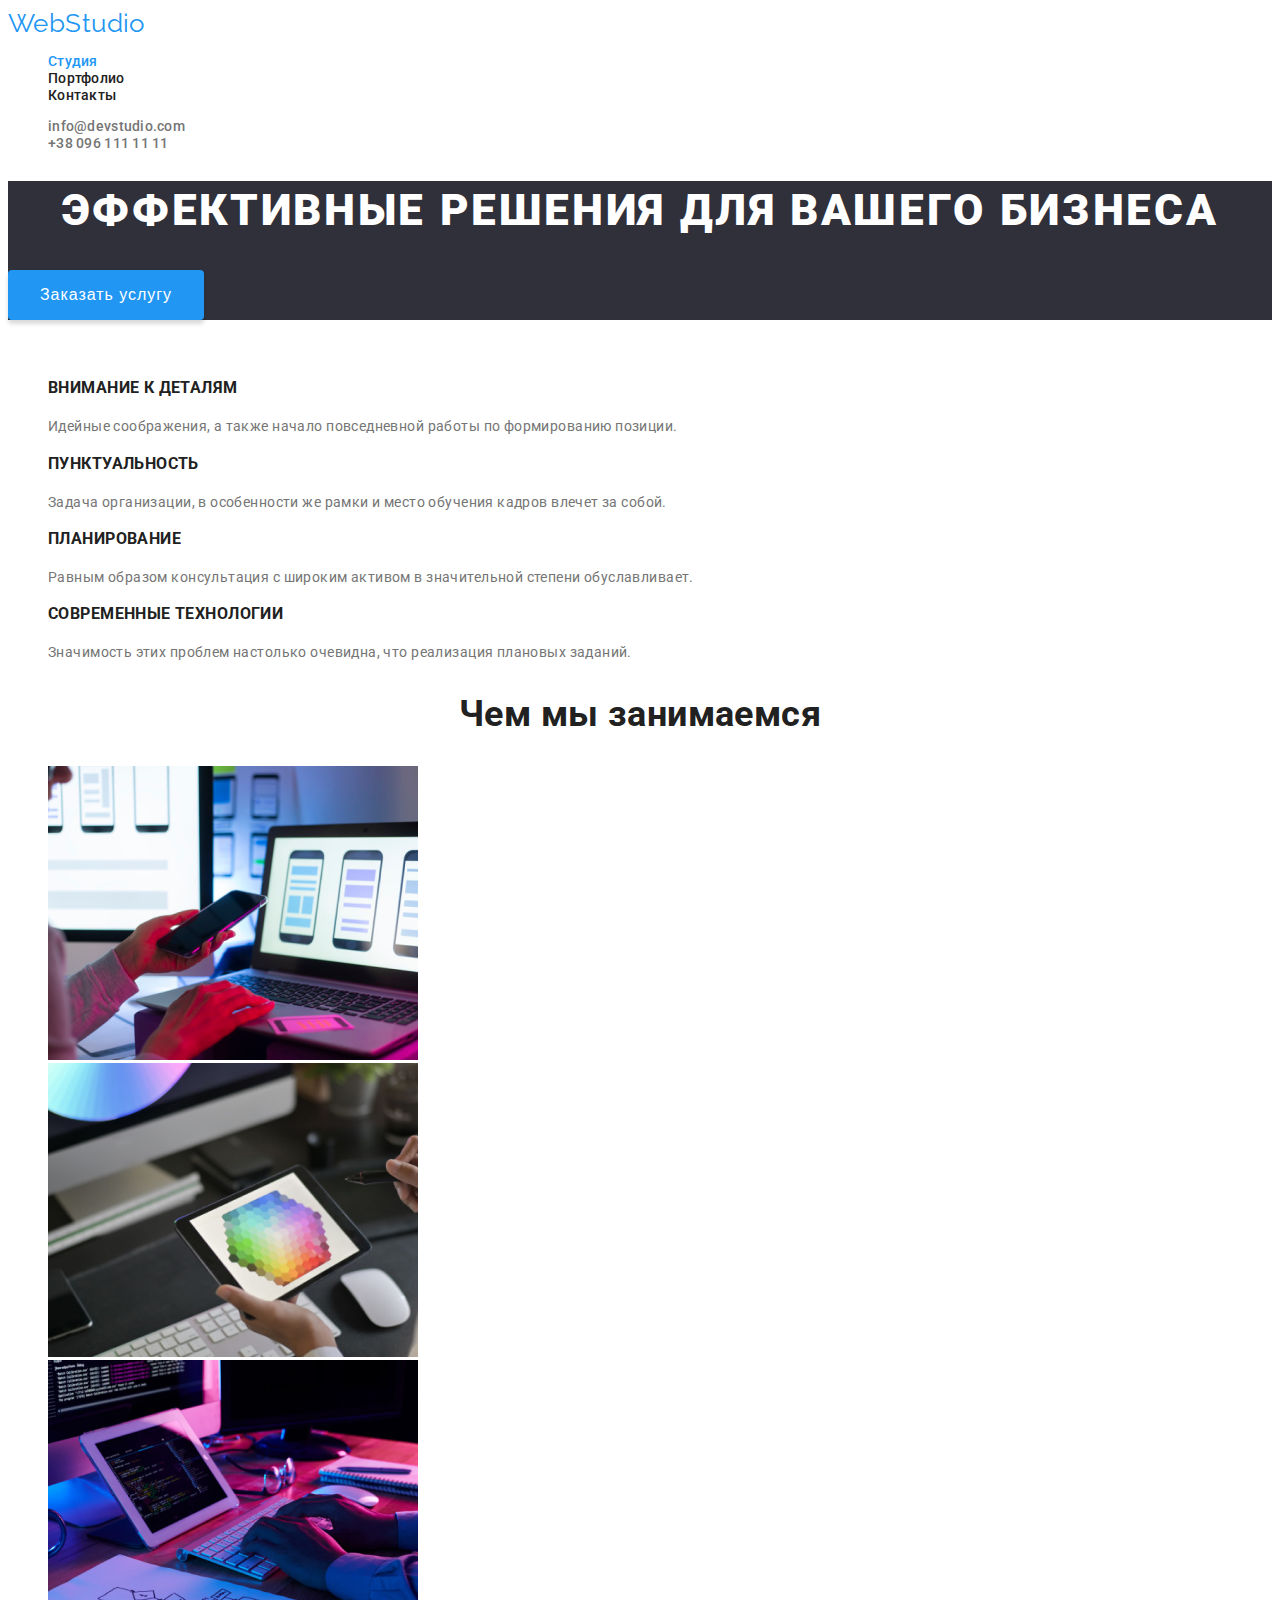
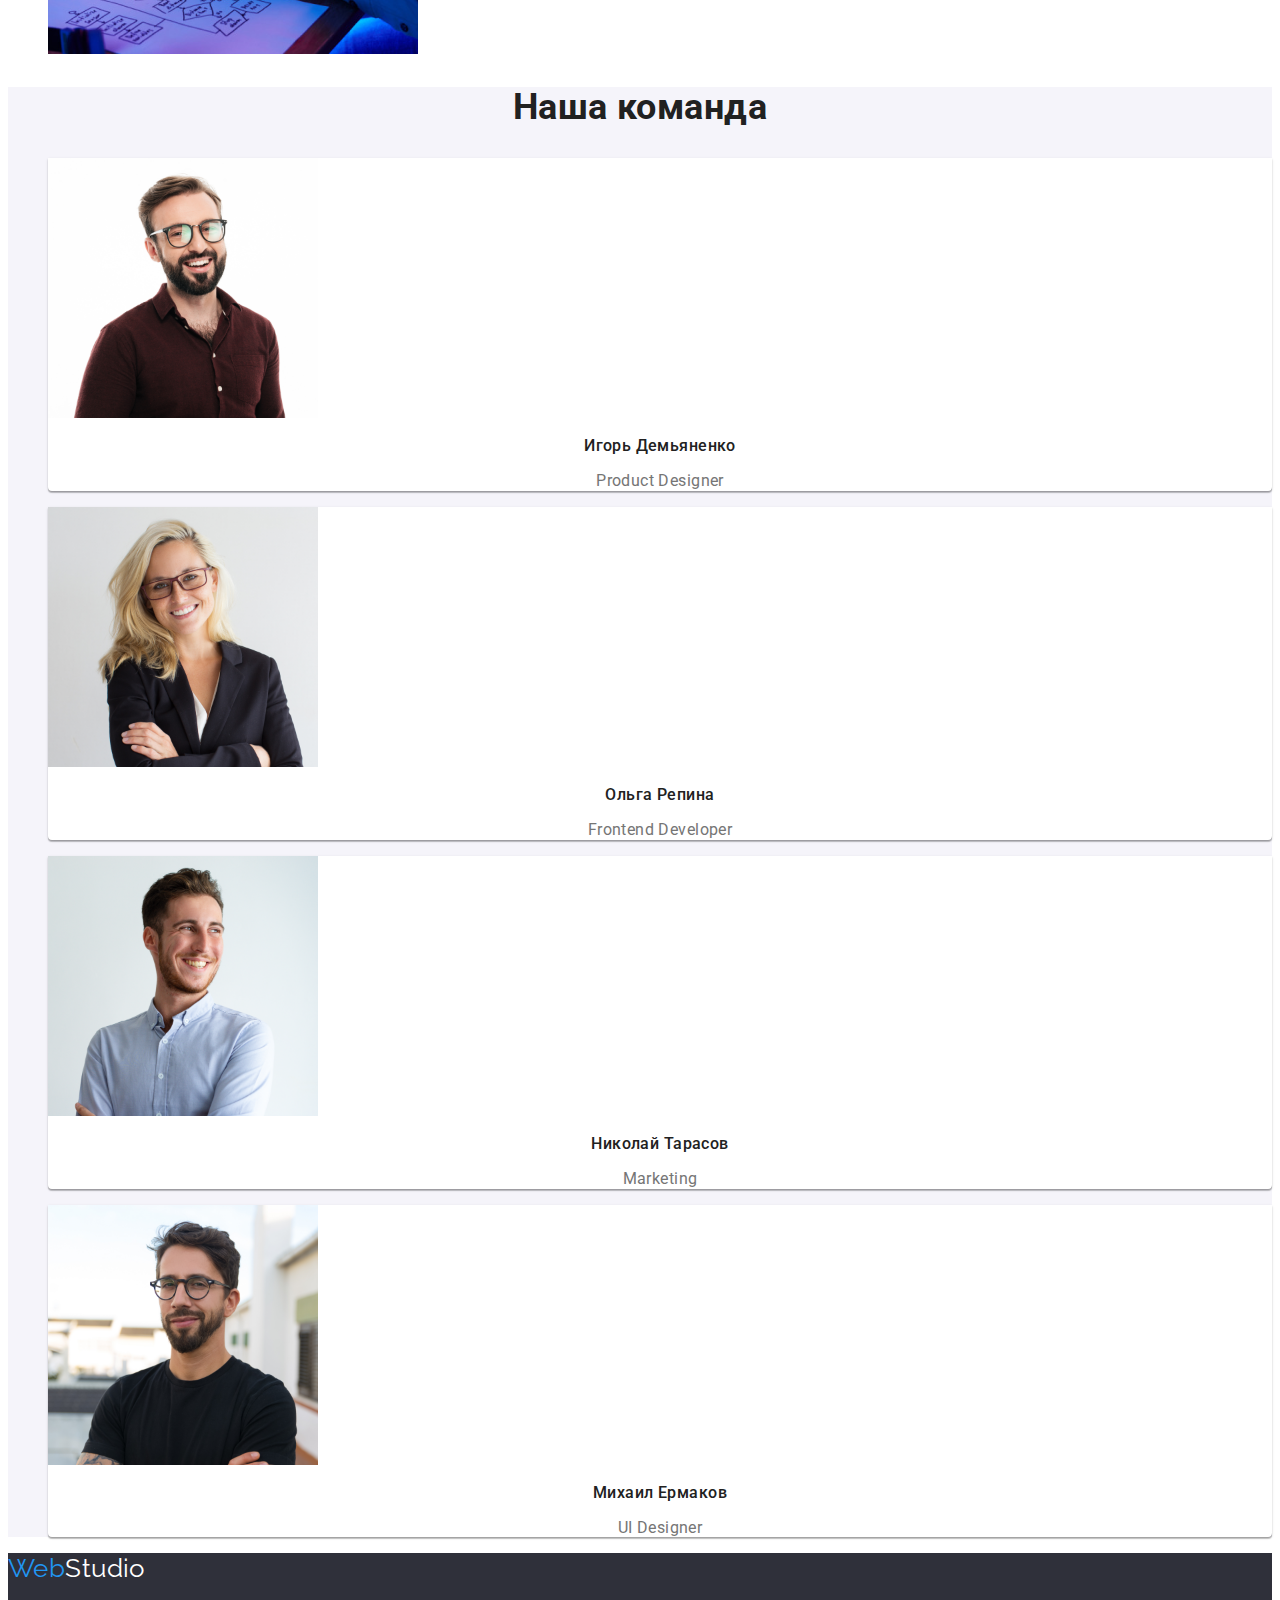
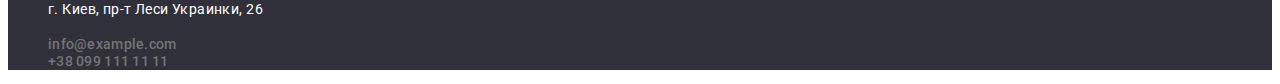
==== index.html @ bc3f12a1 "Add files via upload" ====
<!DOCTYPE html>
<html lang="ru">

<head>
  <meta charset="UTF-8" />
  <meta http-equiv="X-UA-Compatible" content="IE=edge" />
  <meta name="viewport" content="width=device-width, initial-scale=1.0" />
  <title>Студия</title>
  <link rel="stylesheet" href="./css/style.css">
  <link rel="preconnect" href="https://fonts.googleapis.com">
  <link rel="preconnect" href="https://fonts.gstatic.com" crossorigin>
  <link href="https://fonts.googleapis.com/css2?family=Raleway:wght@700&family=Roboto:wght@400;500;700;900&display=swap"
    rel="stylesheet">
</head>

<body>
  <!-- Шапка сайта -->
  <header>
    <nav>
      <a href="./index.html" class="logo">Web<span>Studio</span></a>

      <ul class="site-nav list">
        <li><a href="" class="link current">Студия</a></li>
        <li><a href="./portfolio.html" class="link">Портфолио</a></li>
        <li><a href="" class="link">Контакты</a></li>
      </ul>
    </nav>

    <ul class="site-info list">
      <li><a href="mailto:info@devstudio.com" class="info">info@devstudio.com</a></li>
      <li><a href="tel:+380961111111" class="info">+38 096 111 11 11</a></li>
    </ul>
  </header>

  <main>
    <!-- Герой сайта -->
    <section class="hero">
      <h1 class="hero-title">Эффективные решения для вашего бизнеса</h1>
      <button type="button" class="button-services"><span class="order">Заказать услугу</span></button>
    </section>

    <section class="section">
      <!-- Скрытый заголовок -->
      <h2 class="section-title">Описание преимуществ компании</h2>
      <!-- Преимущества -->
      <ul class="feature-list list">
        <li>
          <h3 class="title">Внимание к деталям</h3>
          <a href="" class="text-link">
            <p>Идейные соображения, а также начало повседневной работы по формированию позиции.</p>
          </a>
        </li>
        <li>
          <h3 class="title">Пунктуальность</h3>
          <a href="" class="text-link">
            <p>Задача организации, в особенности же рамки и место обучения кадров влечет за собой.
            </p>
          </a>
        </li>
        <li>
          <h3 class="title">Планирование</h3>
          <a href="" class="text-link">
            <p>Равным образом консультация с широким активом в значительной степени обуславливает.
            </p>
          </a>
        </li>
        <li>
          <h3 class="title">Современные технологии</h3>
          <a href="" class="text-link">
            <p>Значимость этих проблем настолько очевидна, что реализация плановых заданий.</p>
          </a>
        </li>
      </ul>
    </section>

    <section class="section">
      <!-- Примеры работ компании -->
      <h2 class="block-title">Чем мы занимаемся</h2>

      <ul class="image-block list">
        <li>
          <img src="./images/notebook.png" alt="notebook" width="370" />
        </li>
        <li>
          <img src="./images/tablet.png" alt="tablet" width="370" />
        </li>
        <li>
          <img src="./images/computer.png" alt="computer" width="370" />
        </li>
      </ul>
    </section>

    <section class="section-team">
      <!-- Команда -->
      <h2 class="block-title">Наша команда</h2>

      <ul class="list">
        <li class="block">
          <img src="./images/foto1.png" alt="Игорь Демьяненко" width="270" />
          <h3 class="title-name">Игорь Демьяненко</h3>
          <p class="section-text">Product Designer</p>
        </li>
        <li class="block">
          <img src="./images/foto2.png" alt="Ольга Репина" width="270" />
          <h3 class="title-name">Ольга Репина</h3>
          <p class="section-text">Frontend Developer</p>
        </li>
        <li class="block">
          <img src="./images/foto3.png" alt="Николай Тарасов" width="270" />
          <h3 class="title-name">Николай Тарасов</h3>
          <p class="section-text">Marketing</p>
        </li>
        <li class="block">
          <img src="./images/foto4.png" alt="Михаил Ермаков" width="270" />
          <h3 class="title-name">Михаил Ермаков</h3>
          <p class="section-text">UI Designer</p>
        </li class="block">
      </ul>
    </section>
  </main>

  <footer class="footer">
    <a href="./index.html" class="logo">Web<span class="footer-logo">Studio</span></a>
    <address class="address">
      <ul class="list">
        <li>
          <p class="footer-text">г. Киев, пр-т Леси Украинки, 26</p>
        </li>
        <li><a href="" class="info">info@example.com</a></li>
        <li><a href="" class="info">+38 099 111 11 11</a></li>
      </ul>
    </address>
  </footer>
</body>

</html>
---- css/style.css ----
/* Глобальные стили */
:root {
  --primary-text-color: #212121;
  --secondary-text-color: #757575;
  --white-color: #ffffff;
  --black-color: #000000;
  --accent-color: #2196f3;
  /* --footer-text-color: rgba(255, 255, 255, 0.6); */
  --hero-background-color: #2f303a;
  --team-background-color: #f5f4fa;
}

body {
  font-family: 'Roboto', sans-serif;
  letter-spacing: 0.03em;
  background-color: var(--white-color);
  color: var(--primary-text-color);
  font-size: 14px;
}

/* List */
.list {
  list-style: none;
}

/* Header  */
.logo {
  font-family: 'Raleway';
  font-size: 26px;
  line-height: 1.19;
  text-decoration: none;
  color: var(--accent-color);
}

/* site-nav */

.link {
  font-weight: 500;
  line-height: 1.14;
  letter-spacing: 0.02em;
  text-decoration: none;
  color: var(--primary-text-color);
}

.link:hover,
.link:focus {
  color: var(--accent-color);
}

/* Current  */
.button.current {
  background: var(--accent-color);
  color: var(--white-color);
}

.link.current {
  color: var(--accent-color);
}

/* site-info */

.info {
  font-weight: 500;
  line-height: 1.14;
  letter-spacing: 0.02em;
  text-decoration: none;
  color: var(--secondary-text-color);
}

.info:hover,
.info:focus {
  color: var(--accent-color);
}

/* HERO */

.hero {
  background: var(--hero-background-color);
}
.hero-title {
  font-weight: 900;
  font-size: 44px;
  line-height: 1.36;
  text-align: center;
  letter-spacing: 0.06em;
  text-transform: uppercase;
  color: var(--white-color);
}
.button-services {
  display: flex;
  align-items: center;
  justify-content: center;
  padding: 10px 32px;
  background: var(--accent-color);
  box-shadow: 0px 4px 4px rgba(0, 0, 0, 0.15);
  border-radius: 4px;
  cursor: pointer;
  border: none;
}
.order {
  font-size: 16px;
  line-height: 1.87;
  letter-spacing: 0.06em;
  color: var(--white-color);
}

/* NEW Section  */

.section {
  background: var(--white-color);
}
.section-title {
  visibility: hidden;
}
.title {
  line-height: 1.14;
  text-transform: uppercase;
}
.text-link {
  line-height: 24px;
  color: var(--secondary-text-color);
  text-decoration: none;
}

.text-link:hover,
.text-link:focus {
  color: var(--accent-color);
}

/* IMAGE block  */

.section {
}
.block-title {
  font-size: 36px;
  line-height: 1.16;
  text-align: center;
}
.image-block {
}

/* Section Team  */

.section-team {
  background: var(--team-background-color);
}

.block-title {
  font-size: 36px;
  line-height: 1.16;
  text-align: center;
}

.block {
  background: var(--white-color);
  box-shadow: 0px 1px 3px rgba(0, 0, 0, 0.12), 0px 1px 1px rgba(0, 0, 0, 0.14),
    0px 2px 1px rgba(0, 0, 0, 0.2);
  border-radius: 0px 0px 4px 4px;
}

.title-name {
  font-weight: 500;
  font-size: 16px;
  line-height: 1.18;
  text-align: center;
}

.section-text {
  font-size: 16px;
  line-height: 1.18;
  text-align: center;
  color: var(--secondary-text-color);
}

/* Footer  */
.footer {
  background: var(--hero-background-color);
}

.footer-text {
  line-height: 1.71;
  color: var(--white-color);
}

.footer-logo {
  color: var(--white-color);
}

/* Section Button  */

.button {
  font-weight: 500;
  font-size: 16px;
  line-height: 1.62;
  text-align: center;
  padding: 6px 22px;
  box-shadow: 0px 3px 1px rgba(0, 0, 0, 0.1), 0px 1px 2px rgba(0, 0, 0, 0.08),
    0px 2px 2px rgba(0, 0, 0, 0.12);
  border-radius: 4px;
  background: var(--team-background-color);
  border: none;
  cursor: pointer;
  font-family: inherit;
}

.button:hover,
.button:focus {
  background: var(--accent-color);
  color: var(--white-color);
}

/* Page block  */

.address {
  font-style: normal;
}

.page-block {
  background: var(--white-color);
  border: 1px solid #eeeeee;
  text-decoration: none;
}
.page-title {
  font-size: 18px;
  line-height: 2;
  letter-spacing: 0.06em;
  color: var(--primary-text-color);
}
.page-text {
  font-size: 16px;
  line-height: 1.87;
  color: var(--secondary-text-color);
}
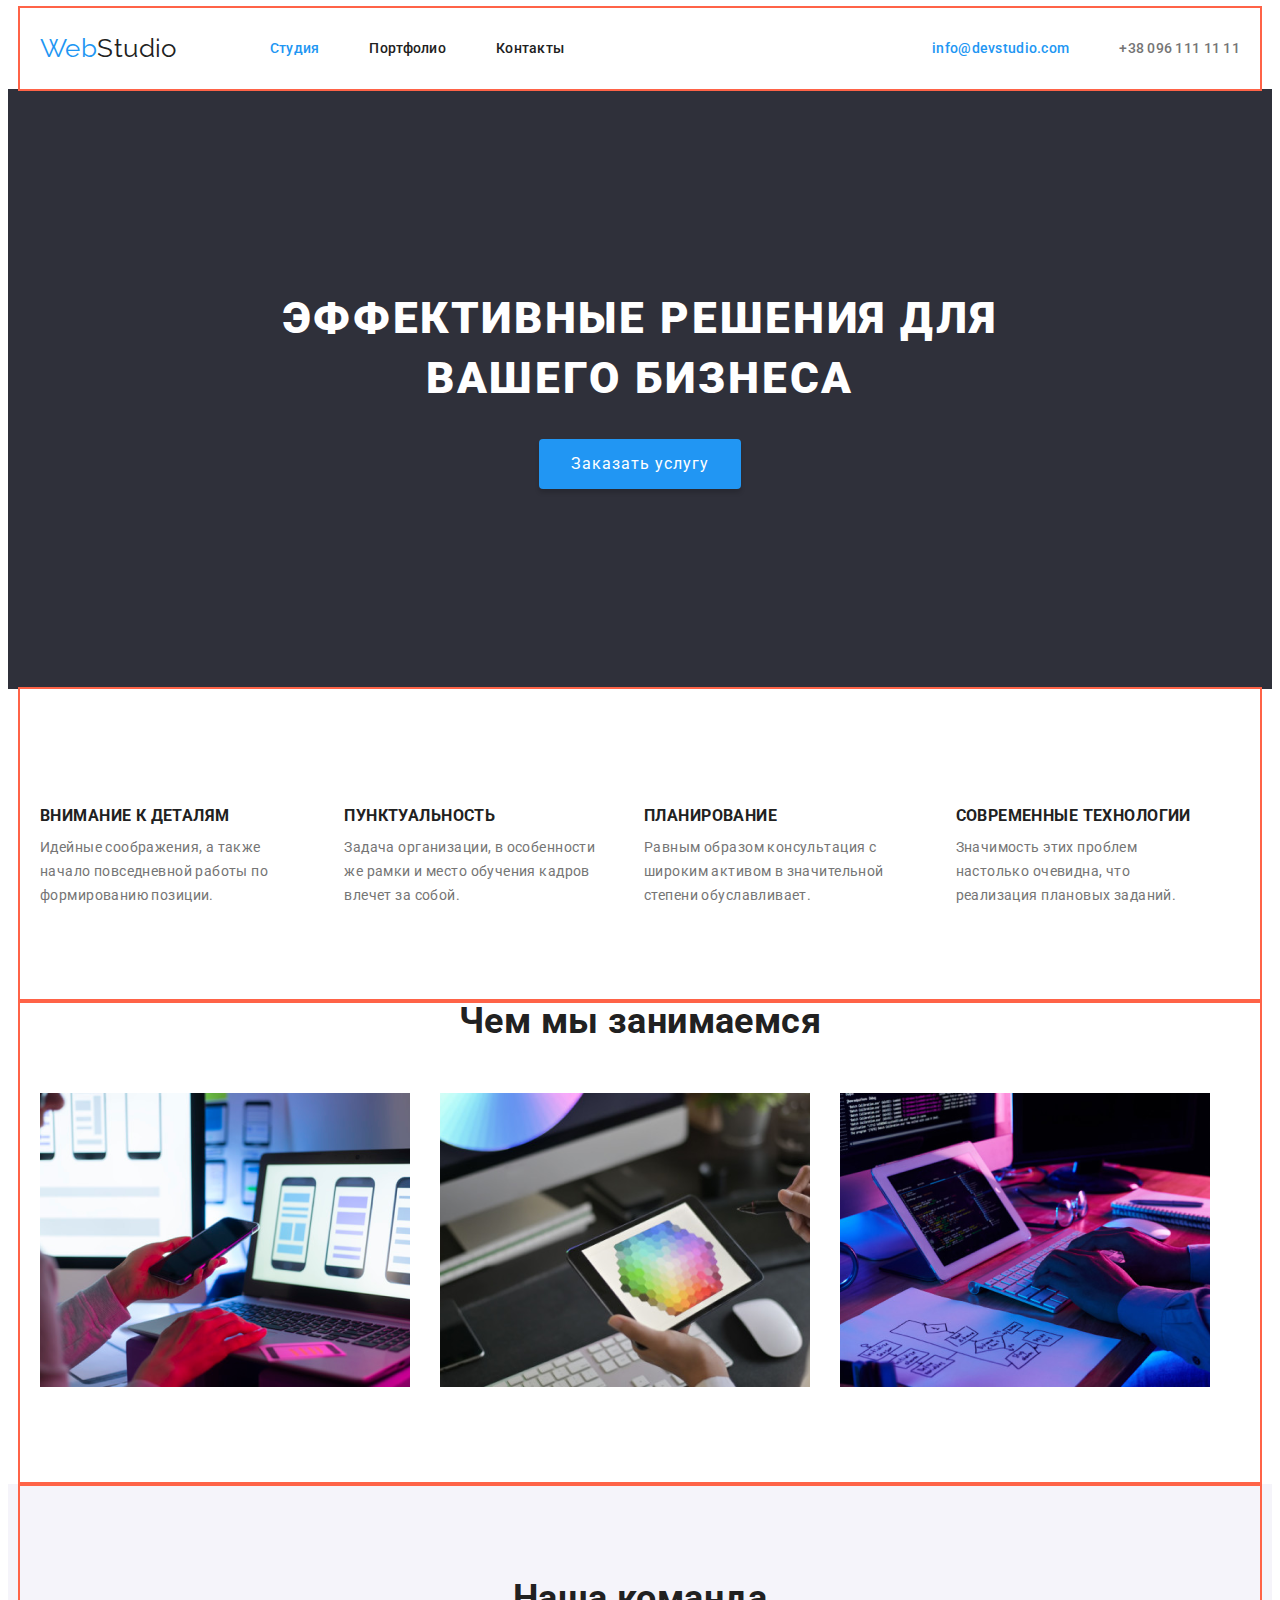
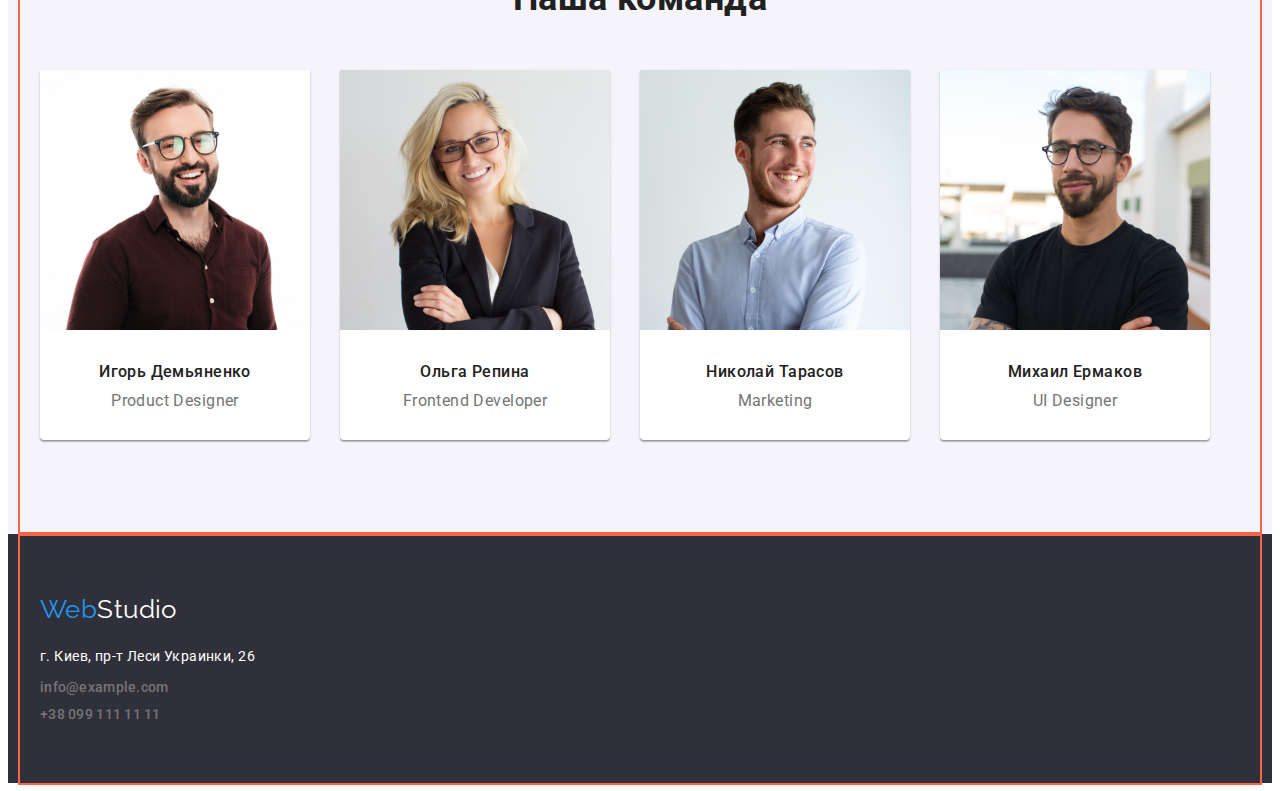
==== commit 5f8c0b7d: "Сделал первую страницу" ====
--- a/index.html
+++ b/index.html
@@ -16,120 +16,131 @@
 <body>
   <!-- Шапка сайта -->
   <header>
-    <nav>
-      <a href="./index.html" class="logo">Web<span>Studio</span></a>
+    <div class="header-section container">
+      <nav class="main-nav">
+        <a href="./index.html" class="logo">Web<span class="header-logo">Studio</span></a>
 
-      <ul class="site-nav list">
-        <li><a href="" class="link current">Студия</a></li>
-        <li><a href="./portfolio.html" class="link">Портфолио</a></li>
-        <li><a href="" class="link">Контакты</a></li>
+        <ul class="site-nav list">
+          <li class="item"><a href="" class="link current">Студия</a></li>
+          <li class="item"><a href="./portfolio.html" class="link">Портфолио</a></li>
+          <li class="item"><a href="" class="link">Контакты</a></li>
+        </ul>
+      </nav>
+
+      <ul class="site-info list">
+        <li class="header-mail"><a href="mailto:info@devstudio.com" class="info mail">info@devstudio.com</a></li>
+        <li class="header-tel"><a href="tel:+380961111111" class="info tel">+38 096 111 11 11</a></li>
       </ul>
-    </nav>
-
-    <ul class="site-info list">
-      <li><a href="mailto:info@devstudio.com" class="info">info@devstudio.com</a></li>
-      <li><a href="tel:+380961111111" class="info">+38 096 111 11 11</a></li>
-    </ul>
+    </div>
   </header>
 
   <main>
     <!-- Герой сайта -->
     <section class="hero">
-      <h1 class="hero-title">Эффективные решения для вашего бизнеса</h1>
+      <h1 class="hero-title">Эффективные решения для <br> вашего бизнеса</h1>
       <button type="button" class="button-services"><span class="order">Заказать услугу</span></button>
     </section>
 
     <section class="section">
-      <!-- Скрытый заголовок -->
-      <h2 class="section-title">Описание преимуществ компании</h2>
-      <!-- Преимущества -->
-      <ul class="feature-list list">
-        <li>
-          <h3 class="title">Внимание к деталям</h3>
-          <a href="" class="text-link">
-            <p>Идейные соображения, а также начало повседневной работы по формированию позиции.</p>
-          </a>
-        </li>
-        <li>
-          <h3 class="title">Пунктуальность</h3>
-          <a href="" class="text-link">
-            <p>Задача организации, в особенности же рамки и место обучения кадров влечет за собой.
-            </p>
-          </a>
-        </li>
-        <li>
-          <h3 class="title">Планирование</h3>
-          <a href="" class="text-link">
-            <p>Равным образом консультация с широким активом в значительной степени обуславливает.
-            </p>
-          </a>
-        </li>
-        <li>
-          <h3 class="title">Современные технологии</h3>
-          <a href="" class="text-link">
-            <p>Значимость этих проблем настолько очевидна, что реализация плановых заданий.</p>
-          </a>
-        </li>
-      </ul>
+      <div class="container">
+        <!-- Скрытый заголовок -->
+        <h2 class="section-title">Описание преимуществ компании</h2>
+        <!-- Преимущества -->
+        <ul class="feature-list list">
+          <li class="feature-list__items">
+            <h3 class="title">Внимание к деталям</h3>
+            <a href="" class="text-link">
+              <p>Идейные соображения, а также начало повседневной работы по формированию позиции.</p>
+            </a>
+          </li>
+          <li class="feature-list__items">
+            <h3 class="title">Пунктуальность</h3>
+            <a href="" class="text-link">
+              <p>Задача организации, в особенности же рамки и место обучения кадров влечет за собой.
+              </p>
+            </a>
+          </li>
+          <li class="feature-list__items">
+            <h3 class="title">Планирование</h3>
+            <a href="" class="text-link">
+              <p>Равным образом консультация с широким активом в значительной степени обуславливает.
+              </p>
+            </a>
+          </li>
+          <li class="feature-list__items">
+            <h3 class="title">Современные технологии</h3>
+            <a href="" class="text-link">
+              <p>Значимость этих проблем настолько очевидна, что реализация плановых заданий.</p>
+            </a>
+          </li>
+        </ul>
+      </div>
     </section>
 
     <section class="section">
-      <!-- Примеры работ компании -->
-      <h2 class="block-title">Чем мы занимаемся</h2>
+      <div class="container">
+        <!-- Примеры работ компании -->
+        <h2 class="block-title">Чем мы занимаемся</h2>
 
-      <ul class="image-block list">
-        <li>
-          <img src="./images/notebook.png" alt="notebook" width="370" />
-        </li>
-        <li>
-          <img src="./images/tablet.png" alt="tablet" width="370" />
-        </li>
-        <li>
-          <img src="./images/computer.png" alt="computer" width="370" />
-        </li>
-      </ul>
+        <ul class="image-block list">
+          <li class="image-items">
+            <img src="./images/notebook.png" alt="notebook" width="370" />
+          </li>
+          <li class="image-items">
+            <img src="./images/tablet.png" alt="tablet" width="370" />
+          </li>
+          <li class="image-items">
+            <img src="./images/computer.png" alt="computer" width="370" />
+          </li>
+        </ul>
+      </div>
     </section>
 
     <section class="section-team">
-      <!-- Команда -->
-      <h2 class="block-title">Наша команда</h2>
+      <div class="container">
+        <!-- Команда -->
+        <h2 class="block-title team">Наша команда</h2>
 
-      <ul class="list">
-        <li class="block">
-          <img src="./images/foto1.png" alt="Игорь Демьяненко" width="270" />
-          <h3 class="title-name">Игорь Демьяненко</h3>
-          <p class="section-text">Product Designer</p>
-        </li>
-        <li class="block">
-          <img src="./images/foto2.png" alt="Ольга Репина" width="270" />
-          <h3 class="title-name">Ольга Репина</h3>
-          <p class="section-text">Frontend Developer</p>
-        </li>
-        <li class="block">
-          <img src="./images/foto3.png" alt="Николай Тарасов" width="270" />
-          <h3 class="title-name">Николай Тарасов</h3>
-          <p class="section-text">Marketing</p>
-        </li>
-        <li class="block">
-          <img src="./images/foto4.png" alt="Михаил Ермаков" width="270" />
-          <h3 class="title-name">Михаил Ермаков</h3>
-          <p class="section-text">UI Designer</p>
-        </li class="block">
-      </ul>
+        <ul class="block-team list">
+          <li class="block">
+            <img src="./images/foto1.png" alt="Игорь Демьяненко" width="270" />
+            <h3 class="title-name">Игорь Демьяненко</h3>
+            <p class="section-text">Product Designer</p>
+          </li>
+          <li class="block">
+            <img src="./images/foto2.png" alt="Ольга Репина" width="270" />
+            <h3 class="title-name">Ольга Репина</h3>
+            <p class="section-text">Frontend Developer</p>
+          </li>
+          <li class="block">
+            <img src="./images/foto3.png" alt="Николай Тарасов" width="270" />
+            <h3 class="title-name">Николай Тарасов</h3>
+            <p class="section-text">Marketing</p>
+          </li>
+          <li class="block">
+            <img src="./images/foto4.png" alt="Михаил Ермаков" width="270" />
+            <h3 class="title-name">Михаил Ермаков</h3>
+            <p class="section-text">UI Designer</p>
+          </li class="block">
+        </ul>
+      </div>
     </section>
   </main>
 
   <footer class="footer">
-    <a href="./index.html" class="logo">Web<span class="footer-logo">Studio</span></a>
-    <address class="address">
-      <ul class="list">
-        <li>
-          <p class="footer-text">г. Киев, пр-т Леси Украинки, 26</p>
-        </li>
-        <li><a href="" class="info">info@example.com</a></li>
-        <li><a href="" class="info">+38 099 111 11 11</a></li>
-      </ul>
-    </address>
+    <div class="container">
+      <div class="footer-block__logo"><a href="./index.html" class="logo">Web<span class="footer-logo">Studio</span></a>
+      </div>
+      <address class="address">
+        <ul class="list">
+          <li class="footer-items">
+            <p class="footer-text">г. Киев, пр-т Леси Украинки, 26</p>
+          </li>
+          <li class="footer-items"><a href="" class="info">info@example.com</a></li>
+          <li><a href="" class="info">+38 099 111 11 11</a></li>
+        </ul>
+      </address>
+    </div>
   </footer>
 </body>
 
--- a/css/style.css
+++ b/css/style.css
@@ -5,9 +5,19 @@
   --white-color: #ffffff;
   --black-color: #000000;
   --accent-color: #2196f3;
-  /* --footer-text-color: rgba(255, 255, 255, 0.6); */
   --hero-background-color: #2f303a;
   --team-background-color: #f5f4fa;
+}
+h1,
+h2,
+h3,
+h4,
+h5,
+h6,
+p,
+ul {
+  margin: 0;
+  padding: 0;
 }
 
 body {
@@ -18,12 +28,22 @@
   font-size: 14px;
 }
 
+/* КОНТЕЙНЕР  */
+.container {
+  margin-left: auto;
+  margin-right: auto;
+  width: 1200px;
+  padding-left: 20px;
+  padding-right: 20px;
+  outline: 2px solid tomato;
+}
+
 /* List */
 .list {
   list-style: none;
 }
 
-/* Header  */
+/* LOGO */
 .logo {
   font-family: 'Raleway';
   font-size: 26px;
@@ -32,7 +52,34 @@
   color: var(--accent-color);
 }
 
+.header-logo {
+  color: var(--primary-text-color);
+}
+
+.footer-logo {
+  color: var(--white-color);
+}
+
 /* site-nav */
+
+.header-section {
+  display: flex;
+  align-items: center;
+  justify-content: space-between;
+  padding-top: 25px;
+  padding-bottom: 25px;
+}
+.main-nav {
+  display: flex;
+  align-items: center;
+}
+.site-nav {
+  display: flex;
+}
+
+.site-nav .item + .item {
+  margin-left: 50px;
+}
 
 .link {
   font-weight: 500;
@@ -54,11 +101,14 @@
 }
 
 .link.current {
+  margin-left: 93px;
   color: var(--accent-color);
 }
 
 /* site-info */
-
+.site-info {
+  display: flex;
+}
 .info {
   font-weight: 500;
   line-height: 1.14;
@@ -67,15 +117,30 @@
   color: var(--secondary-text-color);
 }
 
+.mail {
+  color: var(--accent-color);
+}
+
+.tel {
+}
+
 .info:hover,
 .info:focus {
   color: var(--accent-color);
 }
 
+.header-mail {
+  margin-right: 50px;
+}
+.header-tel {
+}
+
 /* HERO */
 
 .hero {
+  text-align: center;
   background: var(--hero-background-color);
+  padding: 200px 0px 200px 0px;
 }
 .hero-title {
   font-weight: 900;
@@ -85,11 +150,9 @@
   letter-spacing: 0.06em;
   text-transform: uppercase;
   color: var(--white-color);
+  margin-bottom: 30px;
 }
 .button-services {
-  display: flex;
-  align-items: center;
-  justify-content: center;
   padding: 10px 32px;
   background: var(--accent-color);
   box-shadow: 0px 4px 4px rgba(0, 0, 0, 0.15);
@@ -98,6 +161,7 @@
   border: none;
 }
 .order {
+  font-family: 'Roboto';
   font-size: 16px;
   line-height: 1.87;
   letter-spacing: 0.06em;
@@ -109,12 +173,24 @@
 .section {
   background: var(--white-color);
 }
+
 .section-title {
   visibility: hidden;
 }
+
+.feature-list {
+  display: flex;
+  padding: 94px 0px 94px 0px;
+}
+
+.feature-list__items {
+  margin-right: 30px;
+}
+
 .title {
   line-height: 1.14;
   text-transform: uppercase;
+  margin-bottom: 10px;
 }
 .text-link {
   line-height: 24px;
@@ -131,24 +207,31 @@
 
 .section {
 }
+
+.image-block {
+  display: flex;
+  padding-bottom: 94px;
+}
+
+.image-items {
+  margin-right: 30px;
+}
+
+/* Section Team  */
+
+.section-team {
+  background: var(--team-background-color);
+}
+
 .block-title {
   font-size: 36px;
   line-height: 1.16;
   text-align: center;
-}
-.image-block {
-}
-
-/* Section Team  */
-
-.section-team {
-  background: var(--team-background-color);
-}
-
-.block-title {
-  font-size: 36px;
-  line-height: 1.16;
-  text-align: center;
+  margin-bottom: 50px;
+}
+
+.team {
+  padding-top: 94px;
 }
 
 .block {
@@ -156,6 +239,24 @@
   box-shadow: 0px 1px 3px rgba(0, 0, 0, 0.12), 0px 1px 1px rgba(0, 0, 0, 0.14),
     0px 2px 1px rgba(0, 0, 0, 0.2);
   border-radius: 0px 0px 4px 4px;
+  margin-right: 30px;
+  margin-bottom: 94px;
+}
+
+.block img {
+  padding-bottom: 30px;
+}
+
+.block h3 {
+  padding-bottom: 10px;
+}
+
+.block p {
+  padding-bottom: 30px;
+}
+
+.block-team {
+  display: flex;
 }
 
 .title-name {
@@ -179,10 +280,6 @@
 
 .footer-text {
   line-height: 1.71;
-  color: var(--white-color);
-}
-
-.footer-logo {
   color: var(--white-color);
 }
 
@@ -210,9 +307,16 @@
 }
 
 /* Page block  */
-
+.footer-block__logo {
+  padding: 60px 0px 20px 0px;
+}
+
+.footer-items {
+  padding-bottom: 10px;
+}
 .address {
   font-style: normal;
+  padding-bottom: 60px;
 }
 
 .page-block {
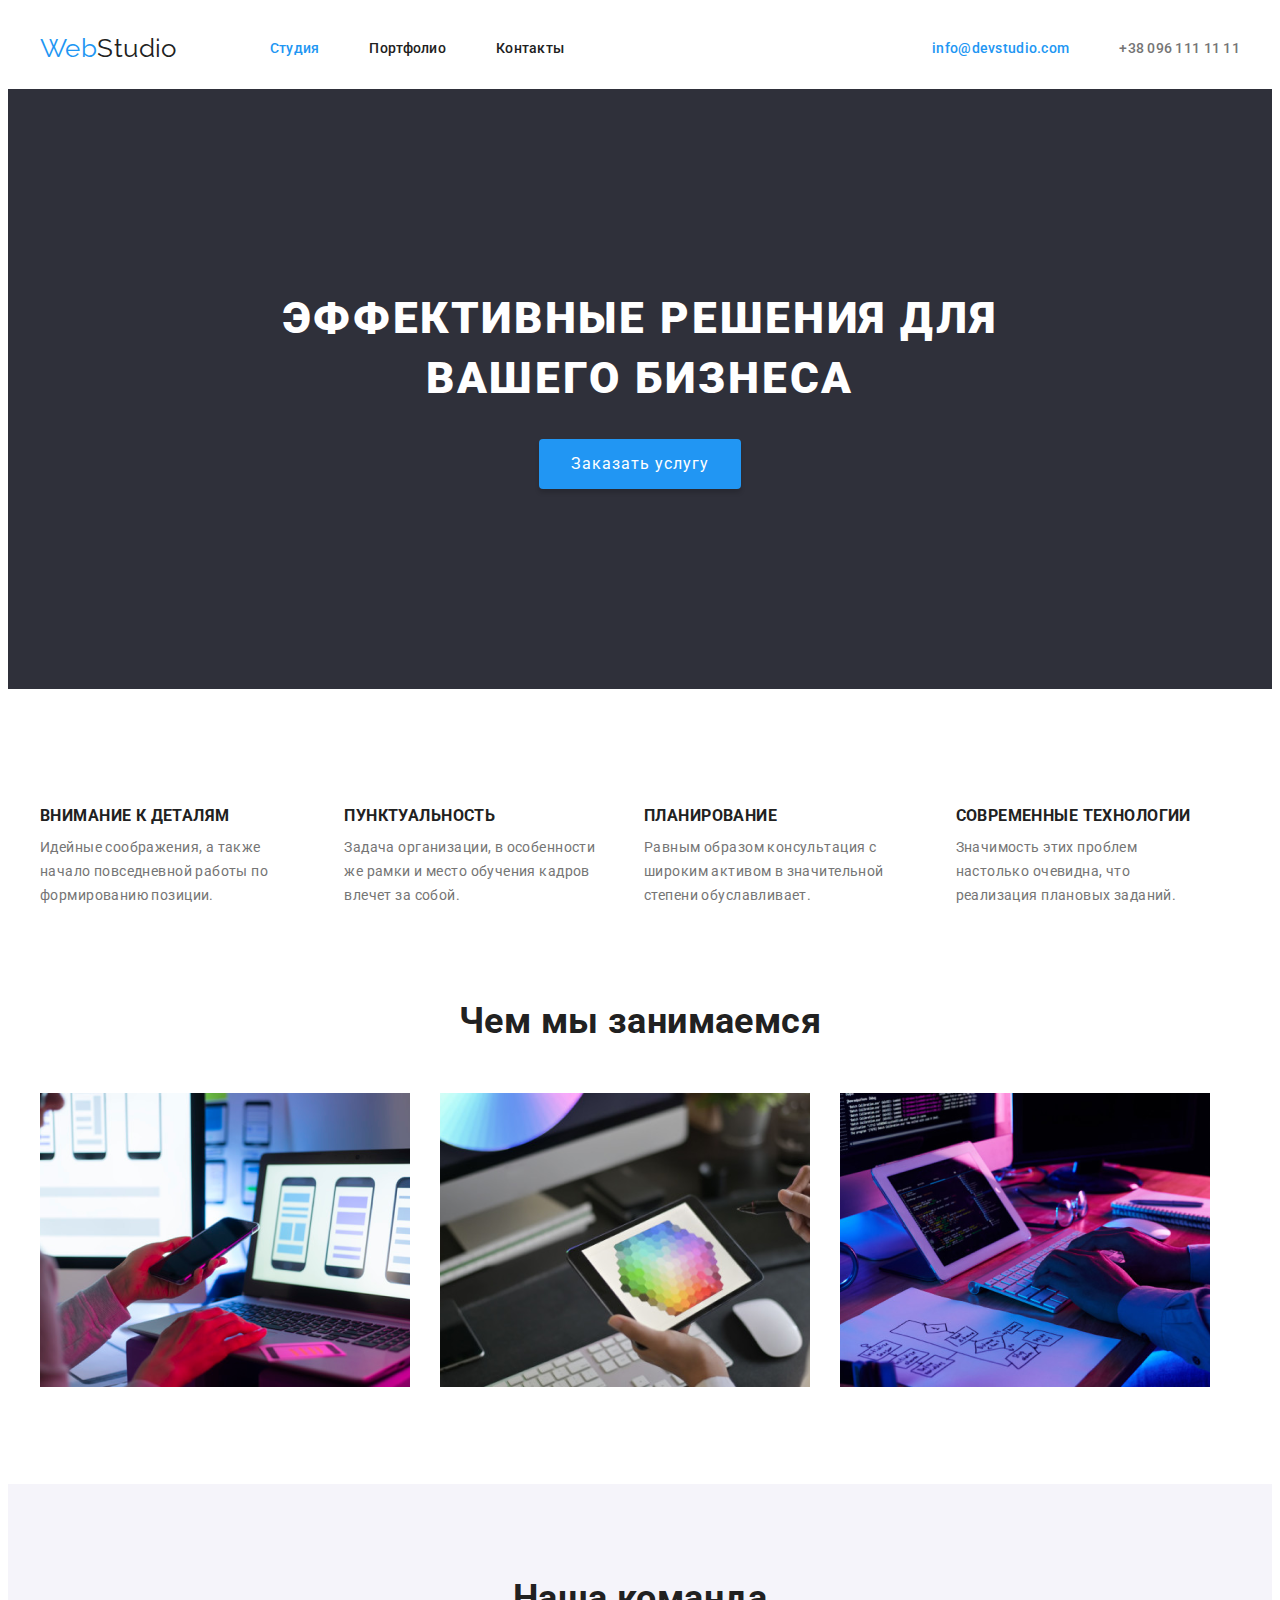
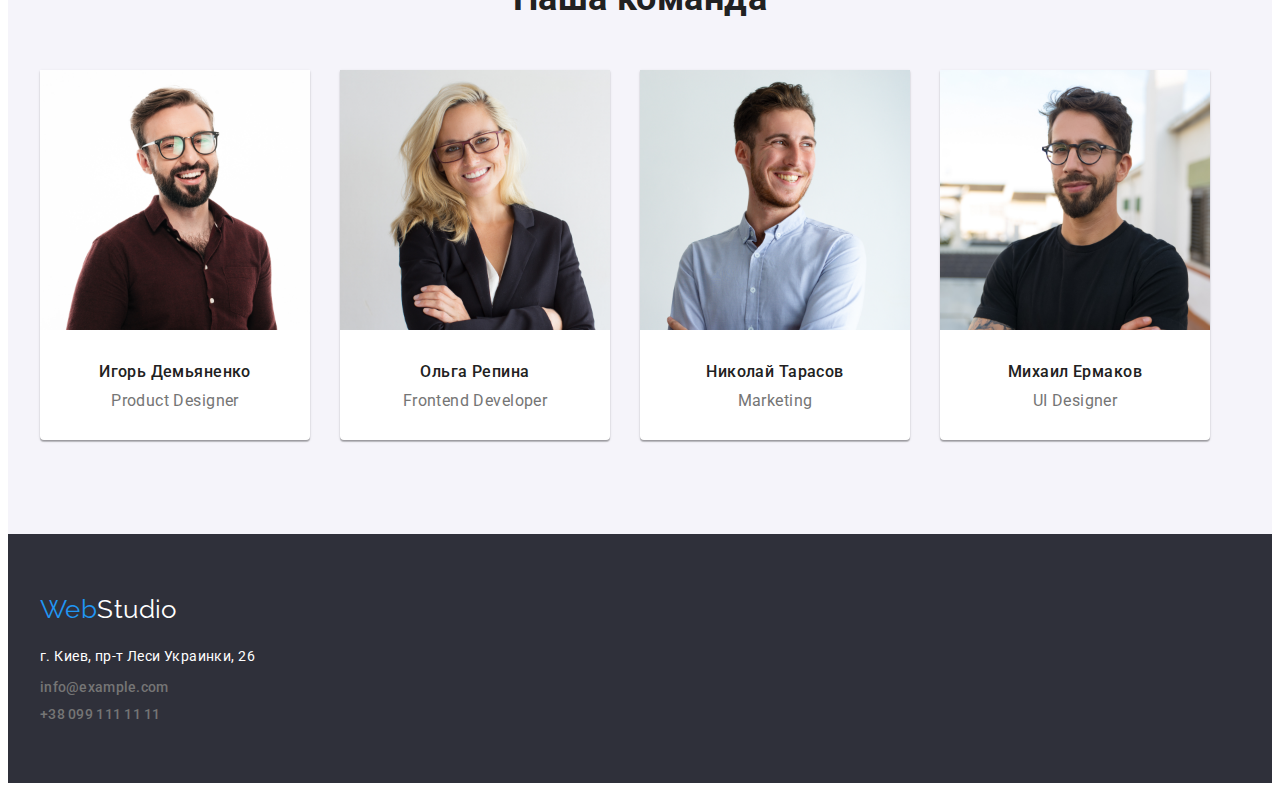
==== commit bae4aeeb: "Сделал 3 модуль" ====
--- a/index.html
+++ b/index.html
@@ -21,7 +21,7 @@
         <a href="./index.html" class="logo">Web<span class="header-logo">Studio</span></a>
 
         <ul class="site-nav list">
-          <li class="item"><a href="" class="link current">Студия</a></li>
+          <li class="item"><a href="./index.html" class="link current">Студия</a></li>
           <li class="item"><a href="./portfolio.html" class="link">Портфолио</a></li>
           <li class="item"><a href="" class="link">Контакты</a></li>
         </ul>
--- a/css/style.css
+++ b/css/style.css
@@ -35,7 +35,6 @@
   width: 1200px;
   padding-left: 20px;
   padding-right: 20px;
-  outline: 2px solid tomato;
 }
 
 /* List */
@@ -75,6 +74,7 @@
 }
 .site-nav {
   display: flex;
+  margin-left: 93px;
 }
 
 .site-nav .item + .item {
@@ -101,7 +101,6 @@
 }
 
 .link.current {
-  margin-left: 93px;
   color: var(--accent-color);
 }
 
@@ -283,7 +282,18 @@
   color: var(--white-color);
 }
 
+/* PORTFOLIO */
+
 /* Section Button  */
+.site-button {
+  display: flex;
+  justify-content: center;
+  padding: 94px 0px 50px 0px;
+}
+
+.button-items {
+  margin-right: 10px;
+}
 
 .button {
   font-weight: 500;
@@ -318,20 +328,30 @@
   font-style: normal;
   padding-bottom: 60px;
 }
-
+/* Client Block */
+.client-list {
+  display: flex;
+  flex-wrap: wrap;
+  width: 1210px;
+  padding-bottom: 94px;
+}
 .page-block {
   background: var(--white-color);
   border: 1px solid #eeeeee;
   text-decoration: none;
+  margin-right: 30px;
+  margin-bottom: 30px;
 }
 .page-title {
   font-size: 18px;
   line-height: 2;
   letter-spacing: 0.06em;
   color: var(--primary-text-color);
+  padding: 20px 24px 5px 24px;
 }
 .page-text {
   font-size: 16px;
   line-height: 1.87;
   color: var(--secondary-text-color);
-}
+  padding: 0px 24px 20px 24px;
+}
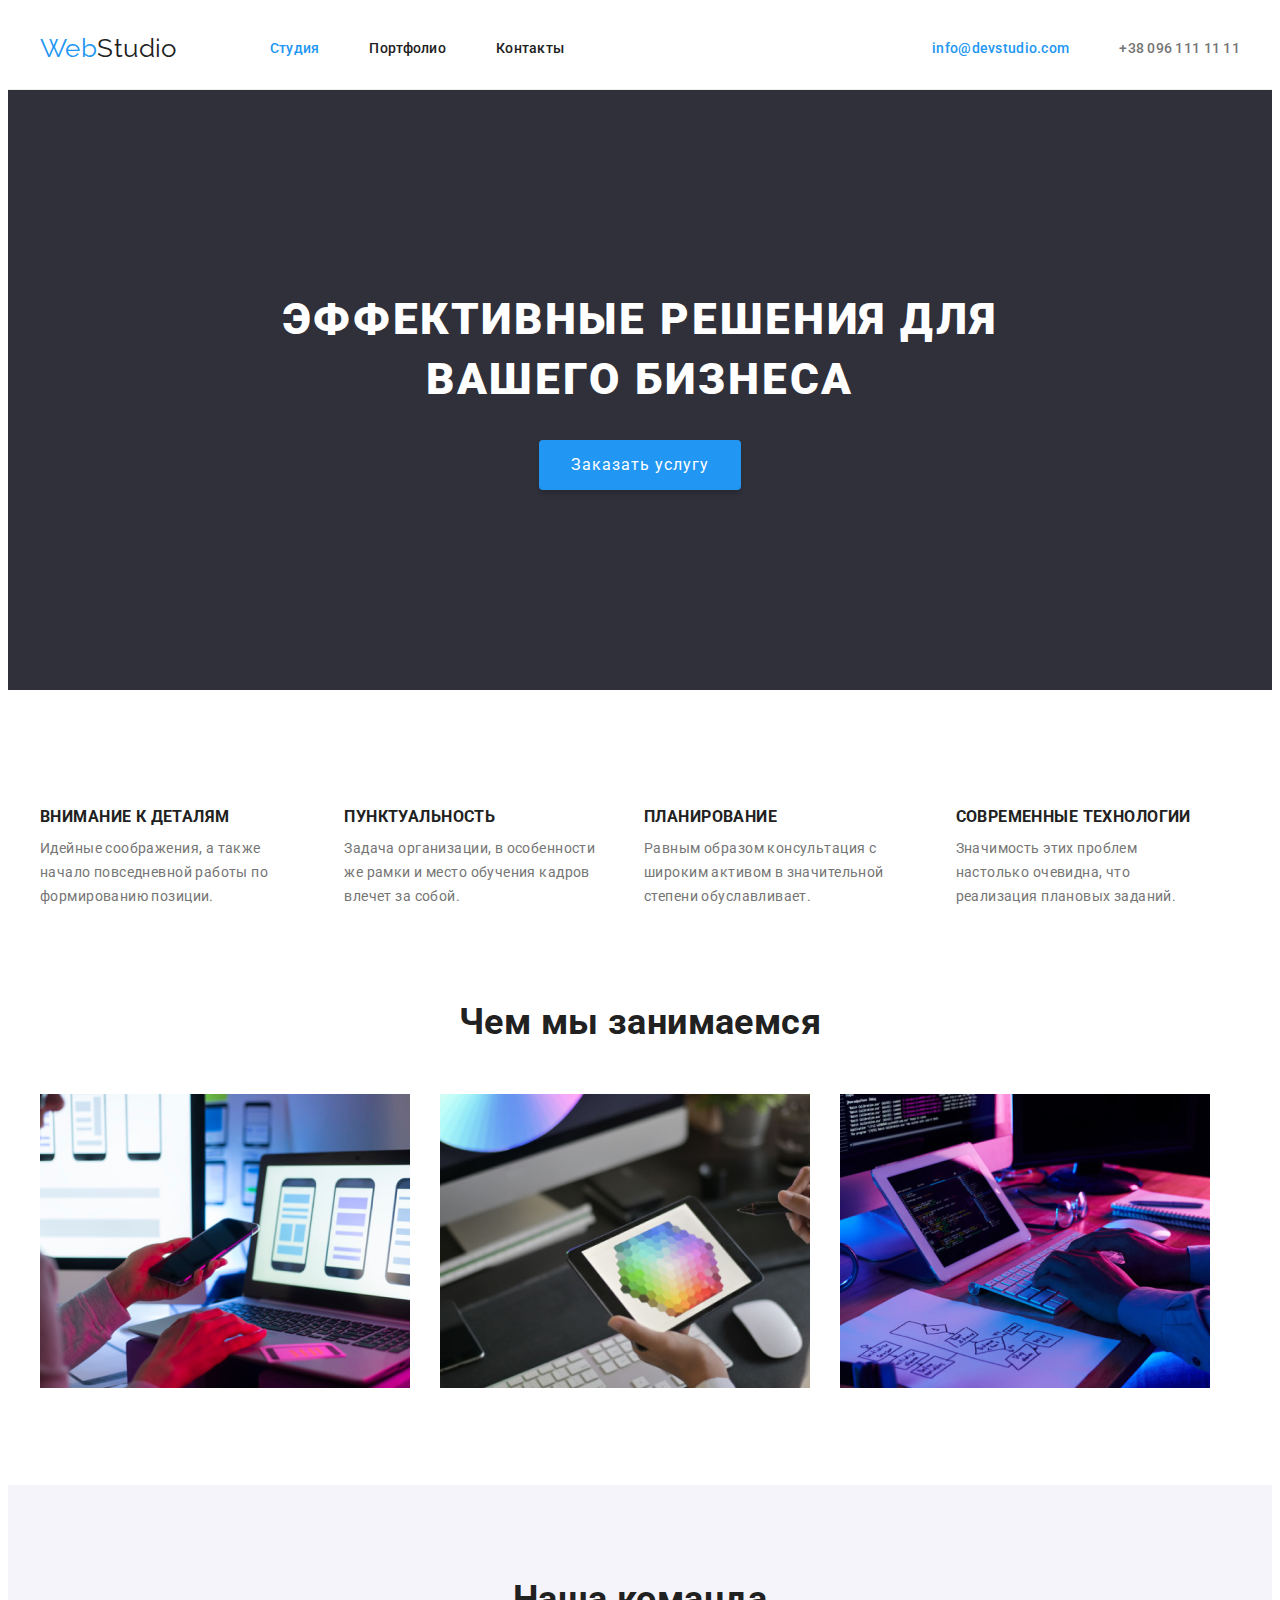
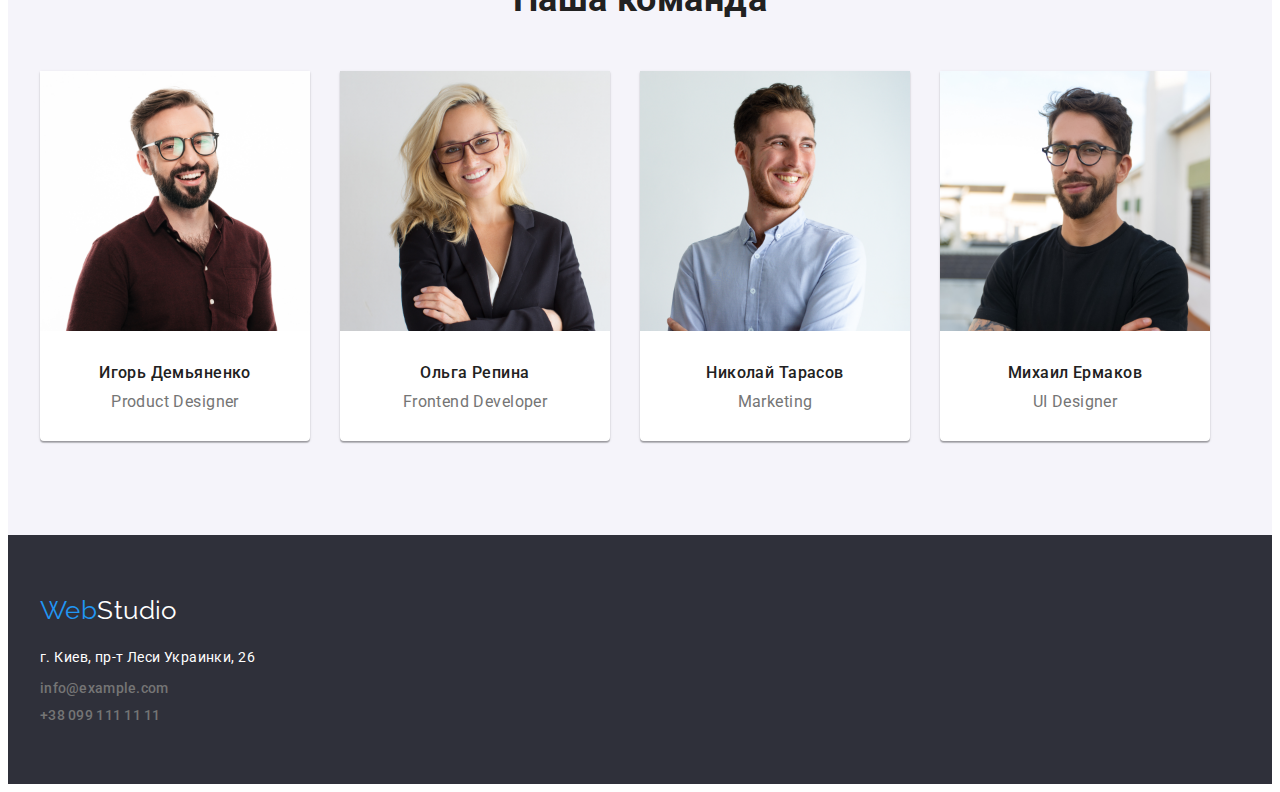
==== commit 5db9dbf9: "Внес правки" ====
--- a/index.html
+++ b/index.html
@@ -15,7 +15,7 @@
 
 <body>
   <!-- Шапка сайта -->
-  <header>
+  <header class="page-header">
     <div class="header-section container">
       <nav class="main-nav">
         <a href="./index.html" class="logo">Web<span class="header-logo">Studio</span></a>
--- a/css/style.css
+++ b/css/style.css
@@ -7,6 +7,7 @@
   --accent-color: #2196f3;
   --hero-background-color: #2f303a;
   --team-background-color: #f5f4fa;
+  --header-border-color: #ececec;
 }
 h1,
 h2,
@@ -37,6 +38,14 @@
   padding-right: 20px;
 }
 
+/* Скрытые заголовки */
+.section-title {
+  visibility: hidden;
+}
+.button-title {
+  display: none;
+}
+
 /* List */
 .list {
   list-style: none;
@@ -60,6 +69,9 @@
 }
 
 /* site-nav */
+.page-header {
+  border-bottom: 1px solid var(--header-border-color);
+}
 
 .header-section {
   display: flex;
@@ -171,10 +183,6 @@
 
 .section {
   background: var(--white-color);
-}
-
-.section-title {
-  visibility: hidden;
 }
 
 .feature-list {
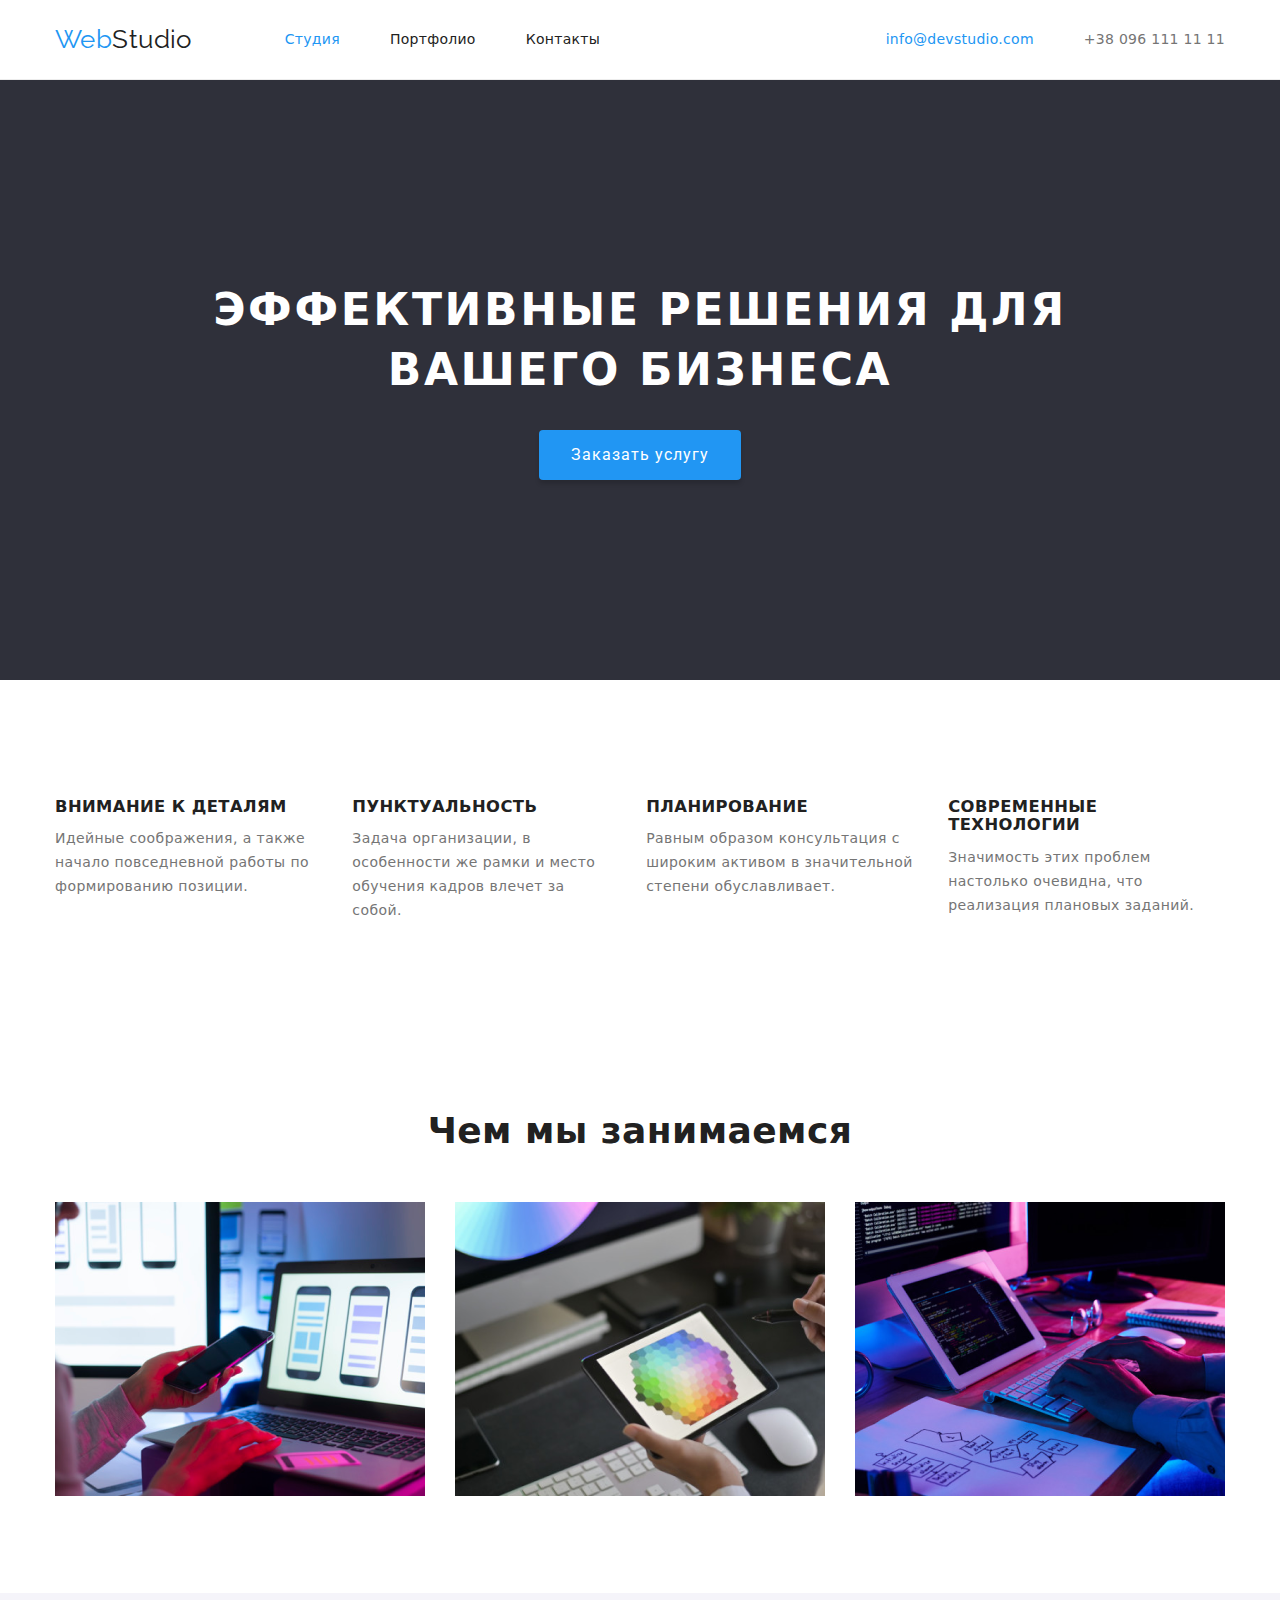
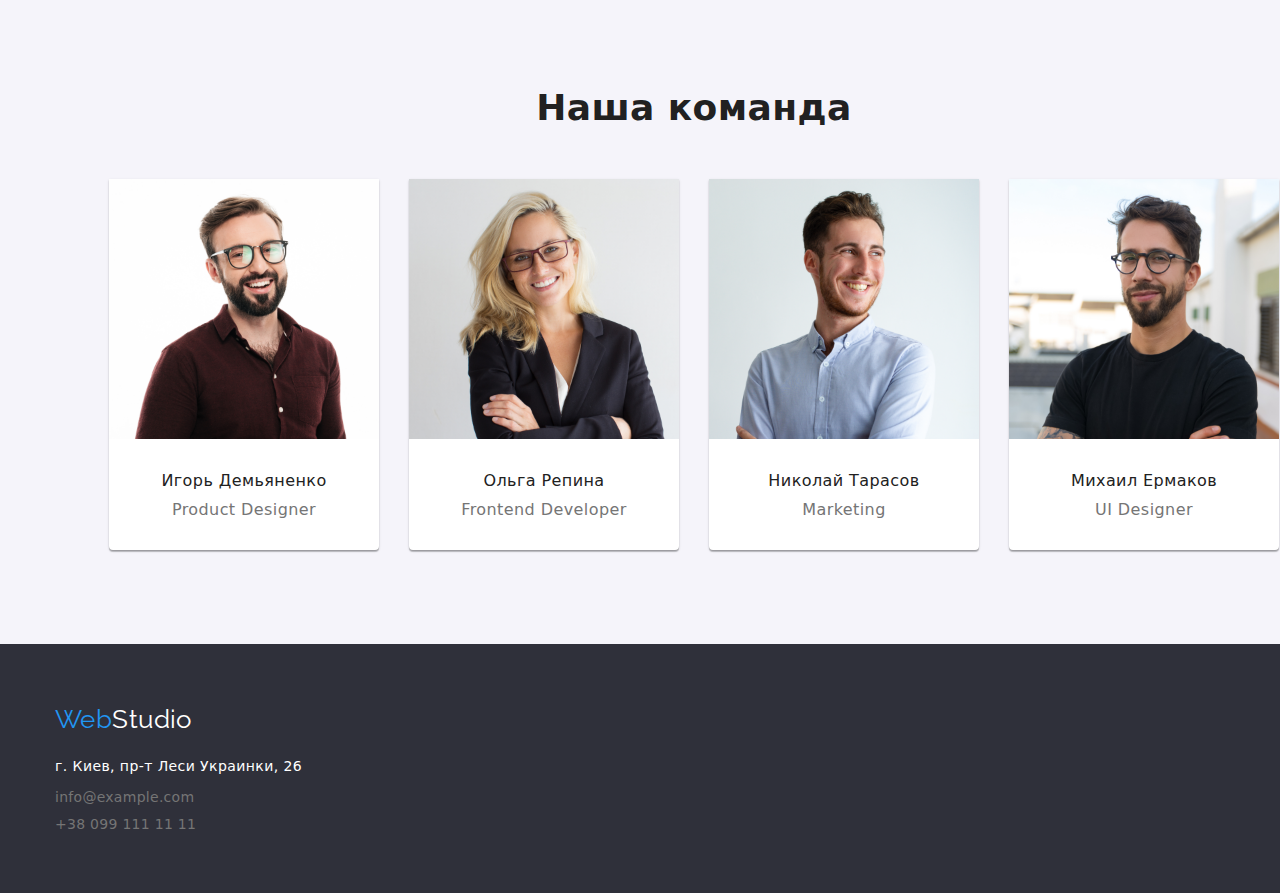
==== commit dee72cc2: "Внес правки от ментора" ====
--- a/index.html
+++ b/index.html
@@ -7,6 +7,8 @@
   <meta name="viewport" content="width=device-width, initial-scale=1.0" />
   <title>Студия</title>
   <link rel="stylesheet" href="./css/style.css">
+  <link rel="stylesheet"
+    href="https://cdnjs.cloudflare.com/ajax/libs/modern-normalize/1.1.0/modern-normalize.min.css" />
   <link rel="preconnect" href="https://fonts.googleapis.com">
   <link rel="preconnect" href="https://fonts.gstatic.com" crossorigin>
   <link href="https://fonts.googleapis.com/css2?family=Raleway:wght@700&family=Roboto:wght@400;500;700;900&display=swap"
@@ -37,8 +39,10 @@
   <main>
     <!-- Герой сайта -->
     <section class="hero">
-      <h1 class="hero-title">Эффективные решения для <br> вашего бизнеса</h1>
-      <button type="button" class="button-services"><span class="order">Заказать услугу</span></button>
+      <div class="container">
+        <h1 class="hero-title">Эффективные решения для <br>вашего бизнеса</h1>
+        <button type="button" class="button-services"><span class="order">Заказать услугу</span></button>
+      </div>
     </section>
 
     <section class="section">
--- a/css/style.css
+++ b/css/style.css
@@ -34,8 +34,8 @@
   margin-left: auto;
   margin-right: auto;
   width: 1200px;
-  padding-left: 20px;
-  padding-right: 20px;
+  padding-left: 15px;
+  padding-right: 15px;
 }
 
 /* Скрытые заголовки */
@@ -71,14 +71,13 @@
 /* site-nav */
 .page-header {
   border-bottom: 1px solid var(--header-border-color);
+  padding: 24px 0px;
 }
 
 .header-section {
   display: flex;
   align-items: center;
   justify-content: space-between;
-  padding-top: 25px;
-  padding-bottom: 25px;
 }
 .main-nav {
   display: flex;
@@ -183,11 +182,11 @@
 
 .section {
   background: var(--white-color);
+  padding: 94px 0;
 }
 
 .feature-list {
   display: flex;
-  padding: 94px 0px 94px 0px;
 }
 
 .feature-list__items {
@@ -212,12 +211,8 @@
 
 /* IMAGE block  */
 
-.section {
-}
-
 .image-block {
   display: flex;
-  padding-bottom: 94px;
 }
 
 .image-items {
@@ -228,6 +223,7 @@
 
 .section-team {
   background: var(--team-background-color);
+  padding: 94px;
 }
 
 .block-title {
@@ -238,7 +234,6 @@
 }
 
 .team {
-  padding-top: 94px;
 }
 
 .block {
@@ -247,7 +242,6 @@
     0px 2px 1px rgba(0, 0, 0, 0.2);
   border-radius: 0px 0px 4px 4px;
   margin-right: 30px;
-  margin-bottom: 94px;
 }
 
 .block img {
@@ -296,7 +290,7 @@
 .site-button {
   display: flex;
   justify-content: center;
-  padding: 94px 0px 50px 0px;
+  padding-bottom: 50px;
 }
 
 .button-items {
@@ -326,11 +320,12 @@
 
 /* Page block  */
 .footer-block__logo {
-  padding: 60px 0px 20px 0px;
+  padding-top: 60px;
+  margin-bottom: 20px;
 }
 
 .footer-items {
-  padding-bottom: 10px;
+  margin-bottom: 10px;
 }
 .address {
   font-style: normal;
@@ -340,8 +335,7 @@
 .client-list {
   display: flex;
   flex-wrap: wrap;
-  width: 1210px;
-  padding-bottom: 94px;
+  width: 1214px;
 }
 .page-block {
   background: var(--white-color);
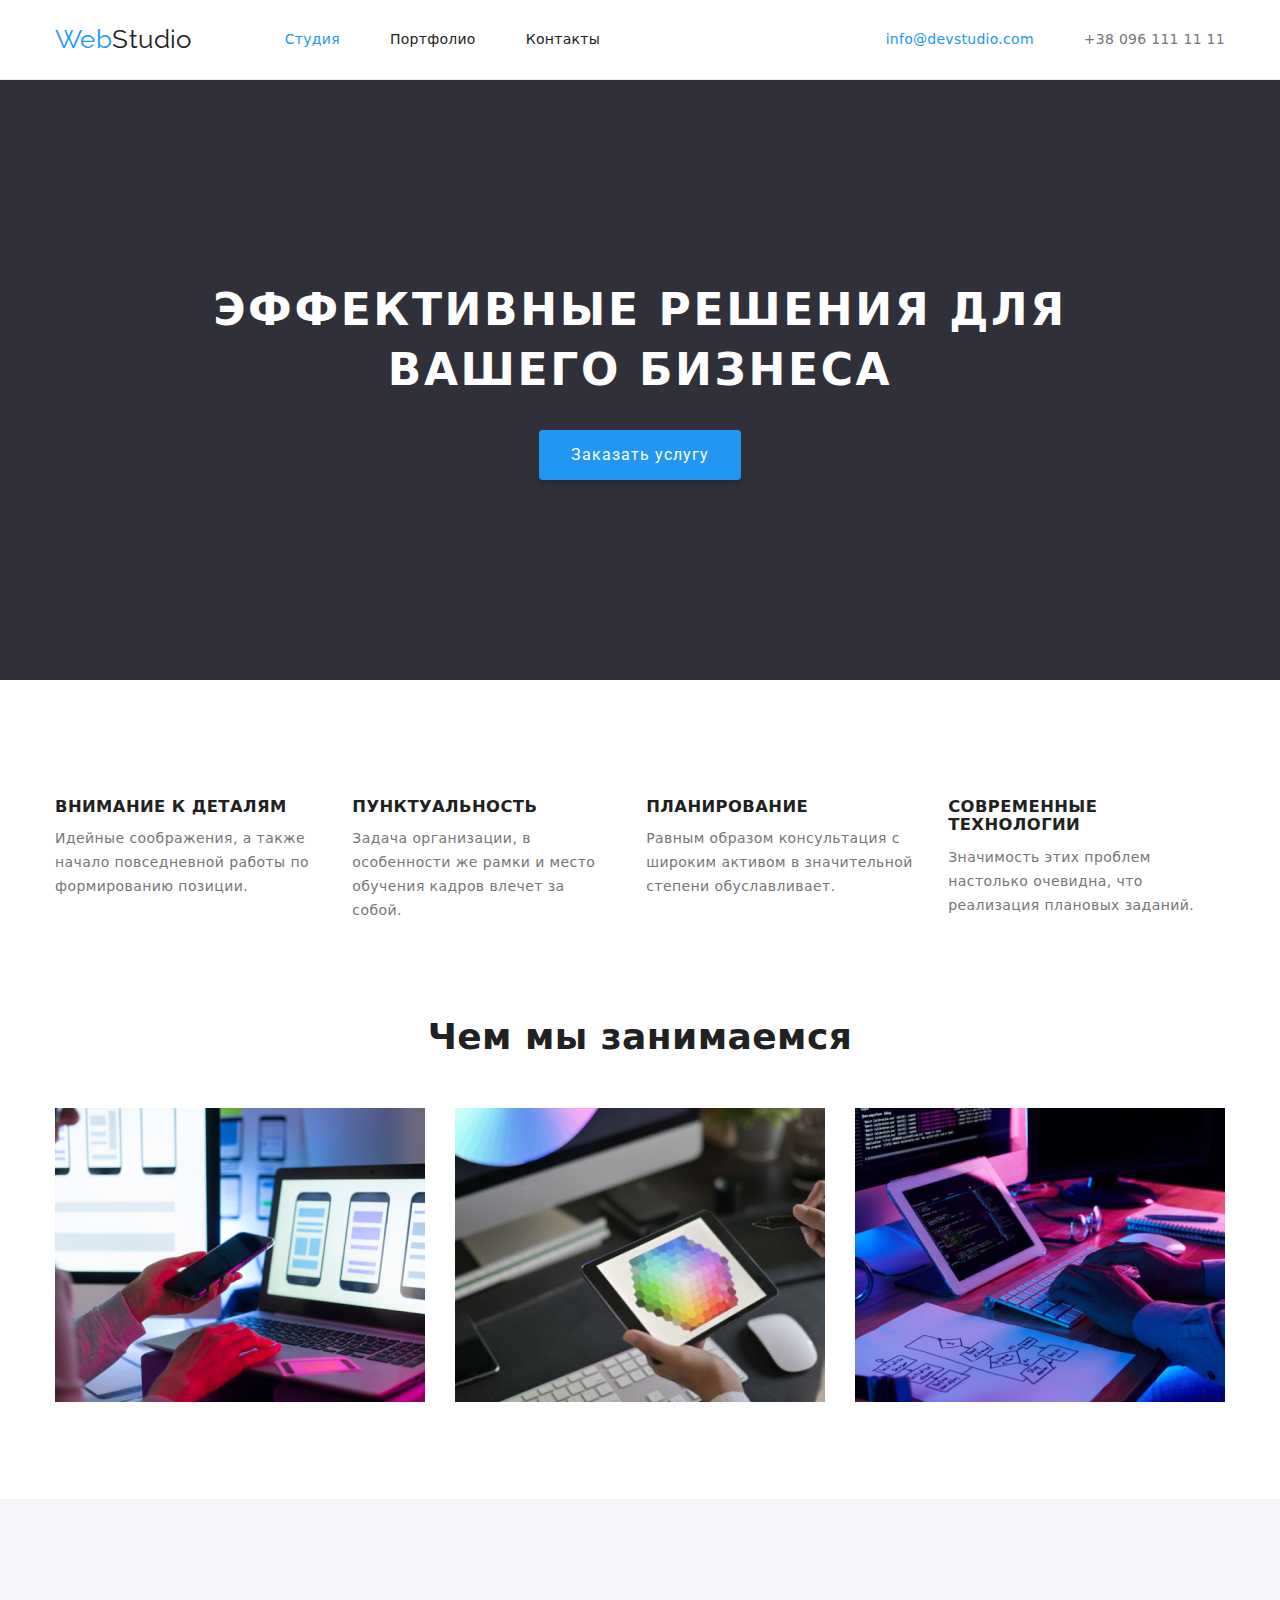
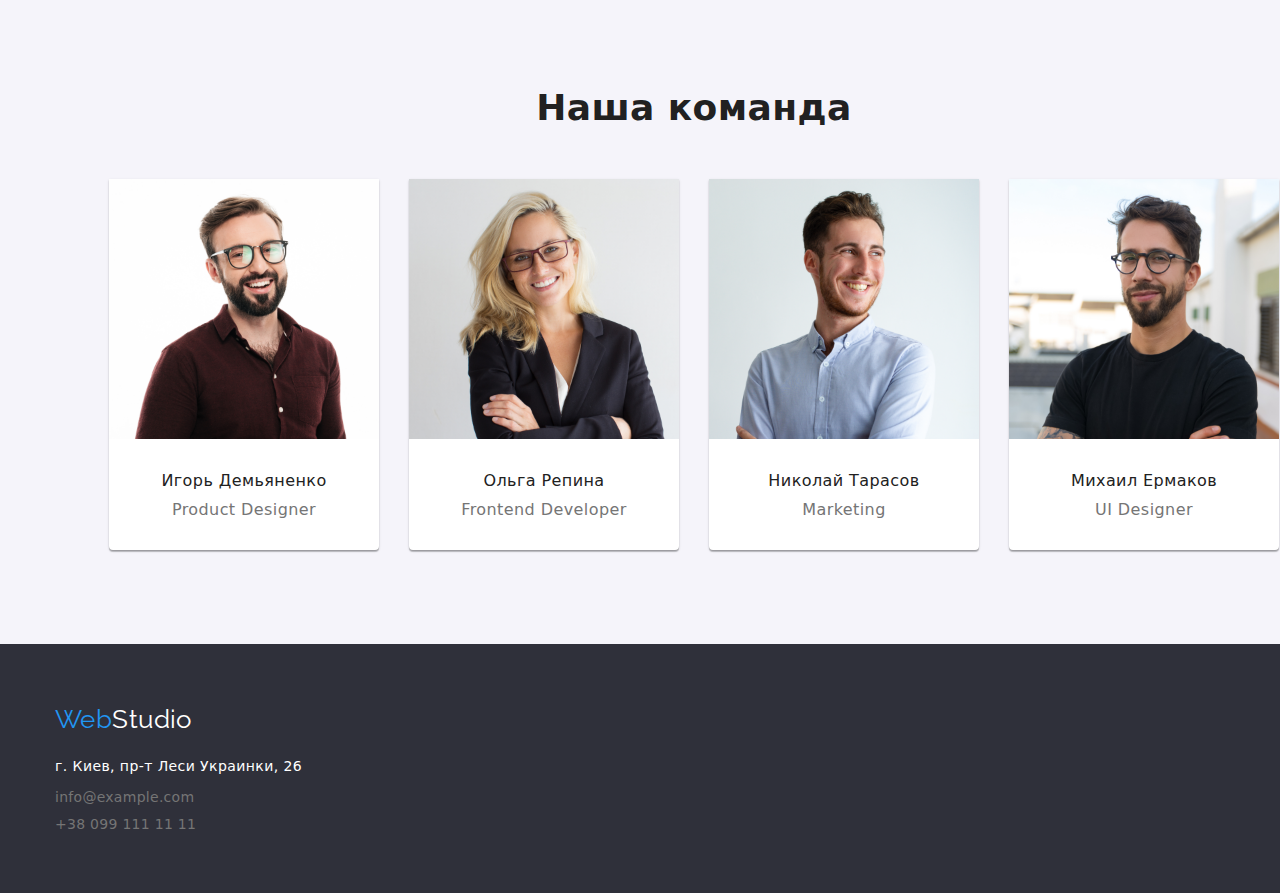
==== commit 129884f3: "Внес правки от себя" ====
--- a/index.html
+++ b/index.html
@@ -78,11 +78,7 @@
             </a>
           </li>
         </ul>
-      </div>
-    </section>
 
-    <section class="section">
-      <div class="container">
         <!-- Примеры работ компании -->
         <h2 class="block-title">Чем мы занимаемся</h2>
 
--- a/css/style.css
+++ b/css/style.css
@@ -230,6 +230,7 @@
   font-size: 36px;
   line-height: 1.16;
   text-align: center;
+  padding-top: 94px;
   margin-bottom: 50px;
 }
 
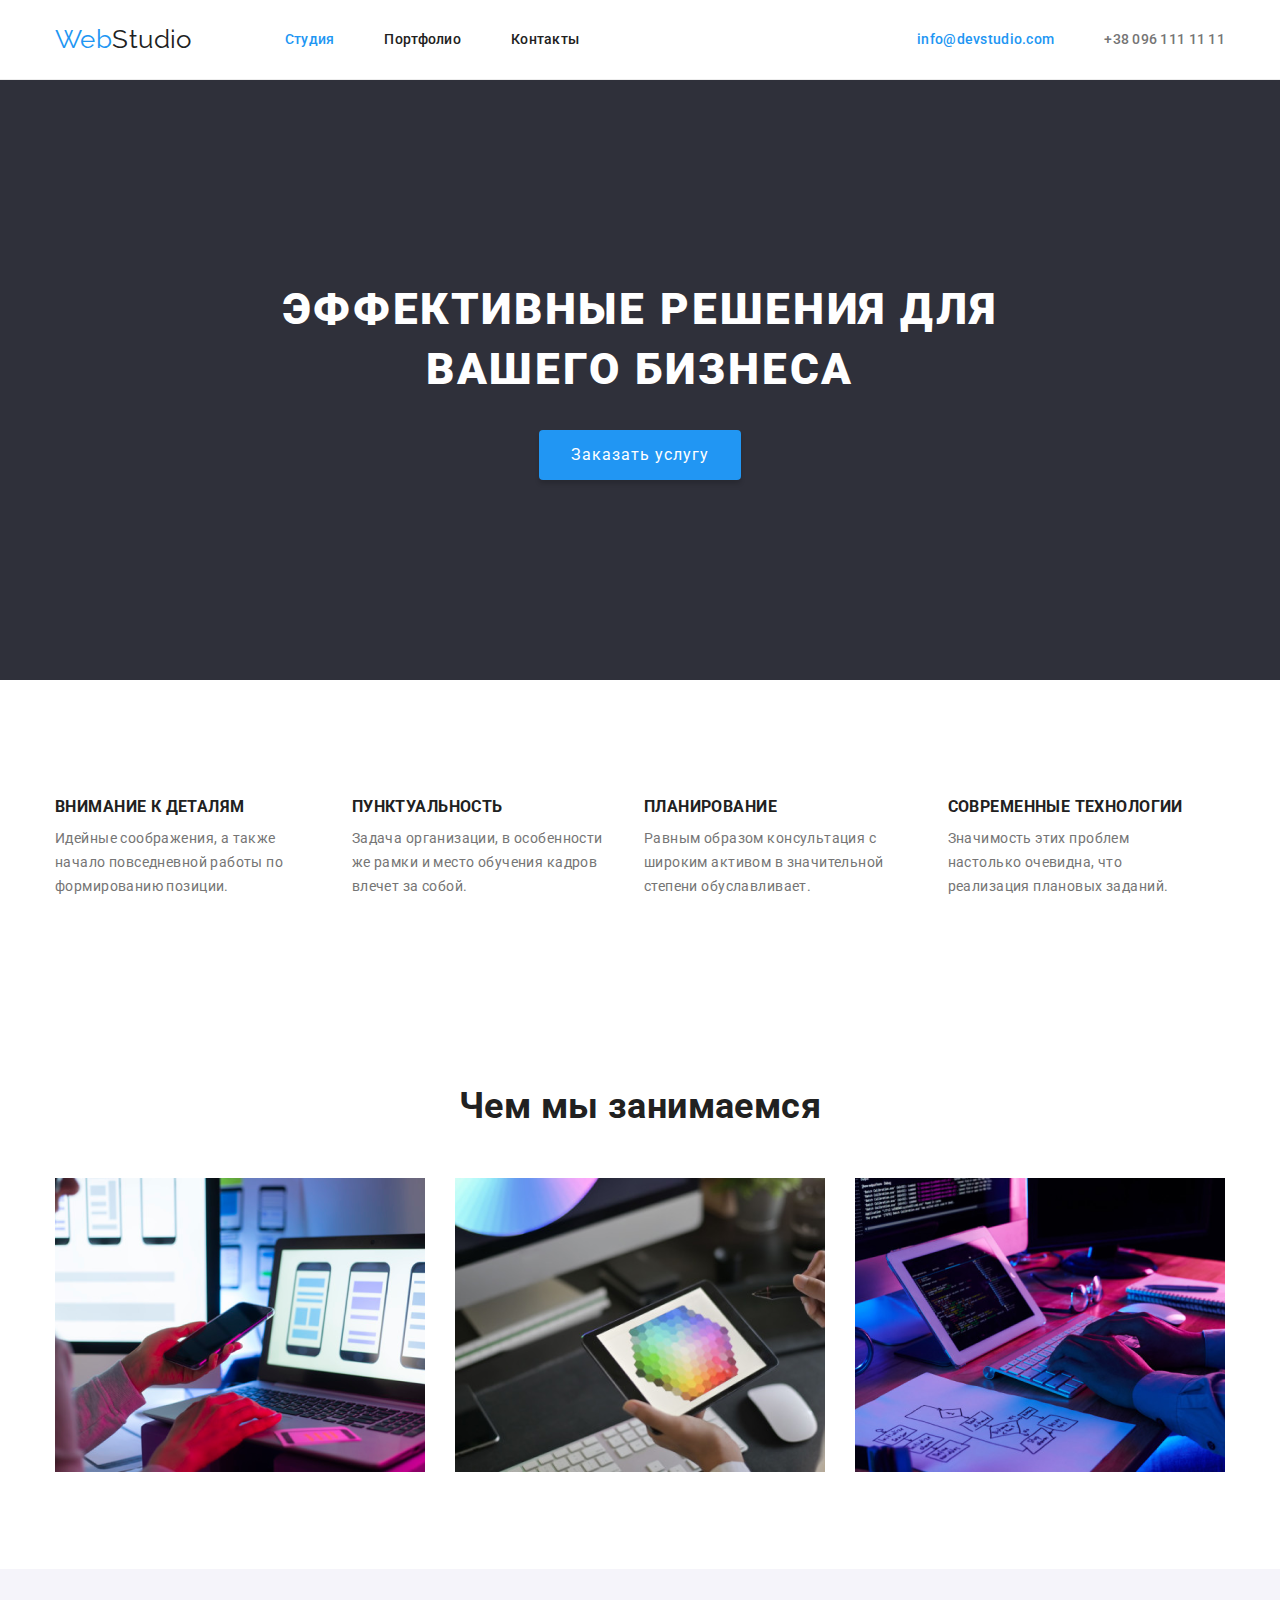
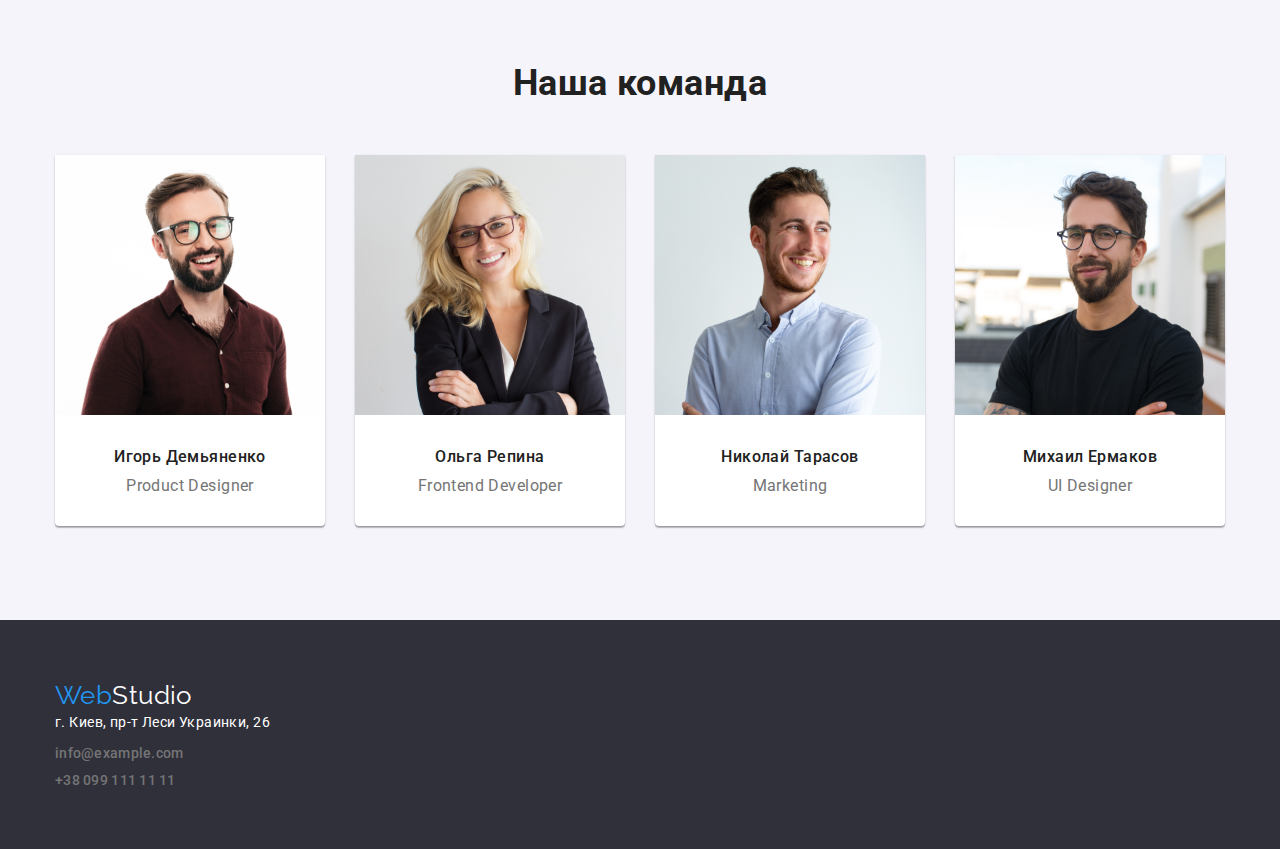
==== commit 5ce21e0d: "Update" ====
--- a/index.html
+++ b/index.html
@@ -6,13 +6,12 @@
   <meta http-equiv="X-UA-Compatible" content="IE=edge" />
   <meta name="viewport" content="width=device-width, initial-scale=1.0" />
   <title>Студия</title>
-  <link rel="stylesheet" href="./css/style.css">
-  <link rel="stylesheet"
-    href="https://cdnjs.cloudflare.com/ajax/libs/modern-normalize/1.1.0/modern-normalize.min.css" />
   <link rel="preconnect" href="https://fonts.googleapis.com">
   <link rel="preconnect" href="https://fonts.gstatic.com" crossorigin>
   <link href="https://fonts.googleapis.com/css2?family=Raleway:wght@700&family=Roboto:wght@400;500;700;900&display=swap"
     rel="stylesheet">
+  <link rel="stylesheet" href="https://cdnjs.cloudflare.com/ajax/libs/modern-normalize/1.1.0/modern-normalize.min.css">
+  <link rel="stylesheet" href="./css/style.css">
 </head>
 
 <body>
@@ -78,7 +77,10 @@
             </a>
           </li>
         </ul>
-
+      </div>
+    </section>
+    <section class="section">
+      <div class="container">
         <!-- Примеры работ компании -->
         <h2 class="block-title">Чем мы занимаемся</h2>
 
@@ -129,17 +131,17 @@
 
   <footer class="footer">
     <div class="container">
-      <div class="footer-block__logo"><a href="./index.html" class="logo">Web<span class="footer-logo">Studio</span></a>
-      </div>
-      <address class="address">
-        <ul class="list">
-          <li class="footer-items">
-            <p class="footer-text">г. Киев, пр-т Леси Украинки, 26</p>
-          </li>
-          <li class="footer-items"><a href="" class="info">info@example.com</a></li>
-          <li><a href="" class="info">+38 099 111 11 11</a></li>
-        </ul>
-      </address>
+      <section class="footer-section"><a href="./index.html" class="logo">Web<span class="footer-logo">Studio</span></a>
+        <address class="address">
+          <ul class="list">
+            <li class="footer-items">
+              <p class="footer-text">г. Киев, пр-т Леси Украинки, 26</p>
+            </li>
+            <li class="footer-items"><a href="" class="info">info@example.com</a></li>
+            <li><a href="" class="info">+38 099 111 11 11</a></li>
+          </ul>
+        </address>
+      </section>
     </div>
   </footer>
 </body>
--- a/css/style.css
+++ b/css/style.css
@@ -158,9 +158,9 @@
   line-height: 1.36;
   text-align: center;
   letter-spacing: 0.06em;
+  color: var(--white-color);
+  margin-bottom: 30px;
   text-transform: uppercase;
-  color: var(--white-color);
-  margin-bottom: 30px;
 }
 .button-services {
   padding: 10px 32px;
@@ -223,14 +223,13 @@
 
 .section-team {
   background: var(--team-background-color);
-  padding: 94px;
+  padding: 94px 0;
 }
 
 .block-title {
   font-size: 36px;
   line-height: 1.16;
   text-align: center;
-  padding-top: 94px;
   margin-bottom: 50px;
 }
 
@@ -257,6 +256,10 @@
   padding-bottom: 30px;
 }
 
+.block:last-child {
+  margin-right: 0px;
+}
+
 .block-team {
   display: flex;
 }
@@ -296,6 +299,10 @@
 
 .button-items {
   margin-right: 10px;
+}
+
+.button-items:last-child {
+  margin-right: 0px;
 }
 
 .button {
@@ -320,8 +327,10 @@
 }
 
 /* Page block  */
+.footer-section {
+  padding: 60px 0px 60px 0px;
+}
 .footer-block__logo {
-  padding-top: 60px;
   margin-bottom: 20px;
 }
 
@@ -330,21 +339,20 @@
 }
 .address {
   font-style: normal;
-  padding-bottom: 60px;
 }
 /* Client Block */
 .client-list {
   display: flex;
   flex-wrap: wrap;
-  width: 1214px;
-}
+  gap: 30px 27px;
+}
+
 .page-block {
   background: var(--white-color);
   border: 1px solid #eeeeee;
   text-decoration: none;
-  margin-right: 30px;
-  margin-bottom: 30px;
-}
+}
+
 .page-title {
   font-size: 18px;
   line-height: 2;
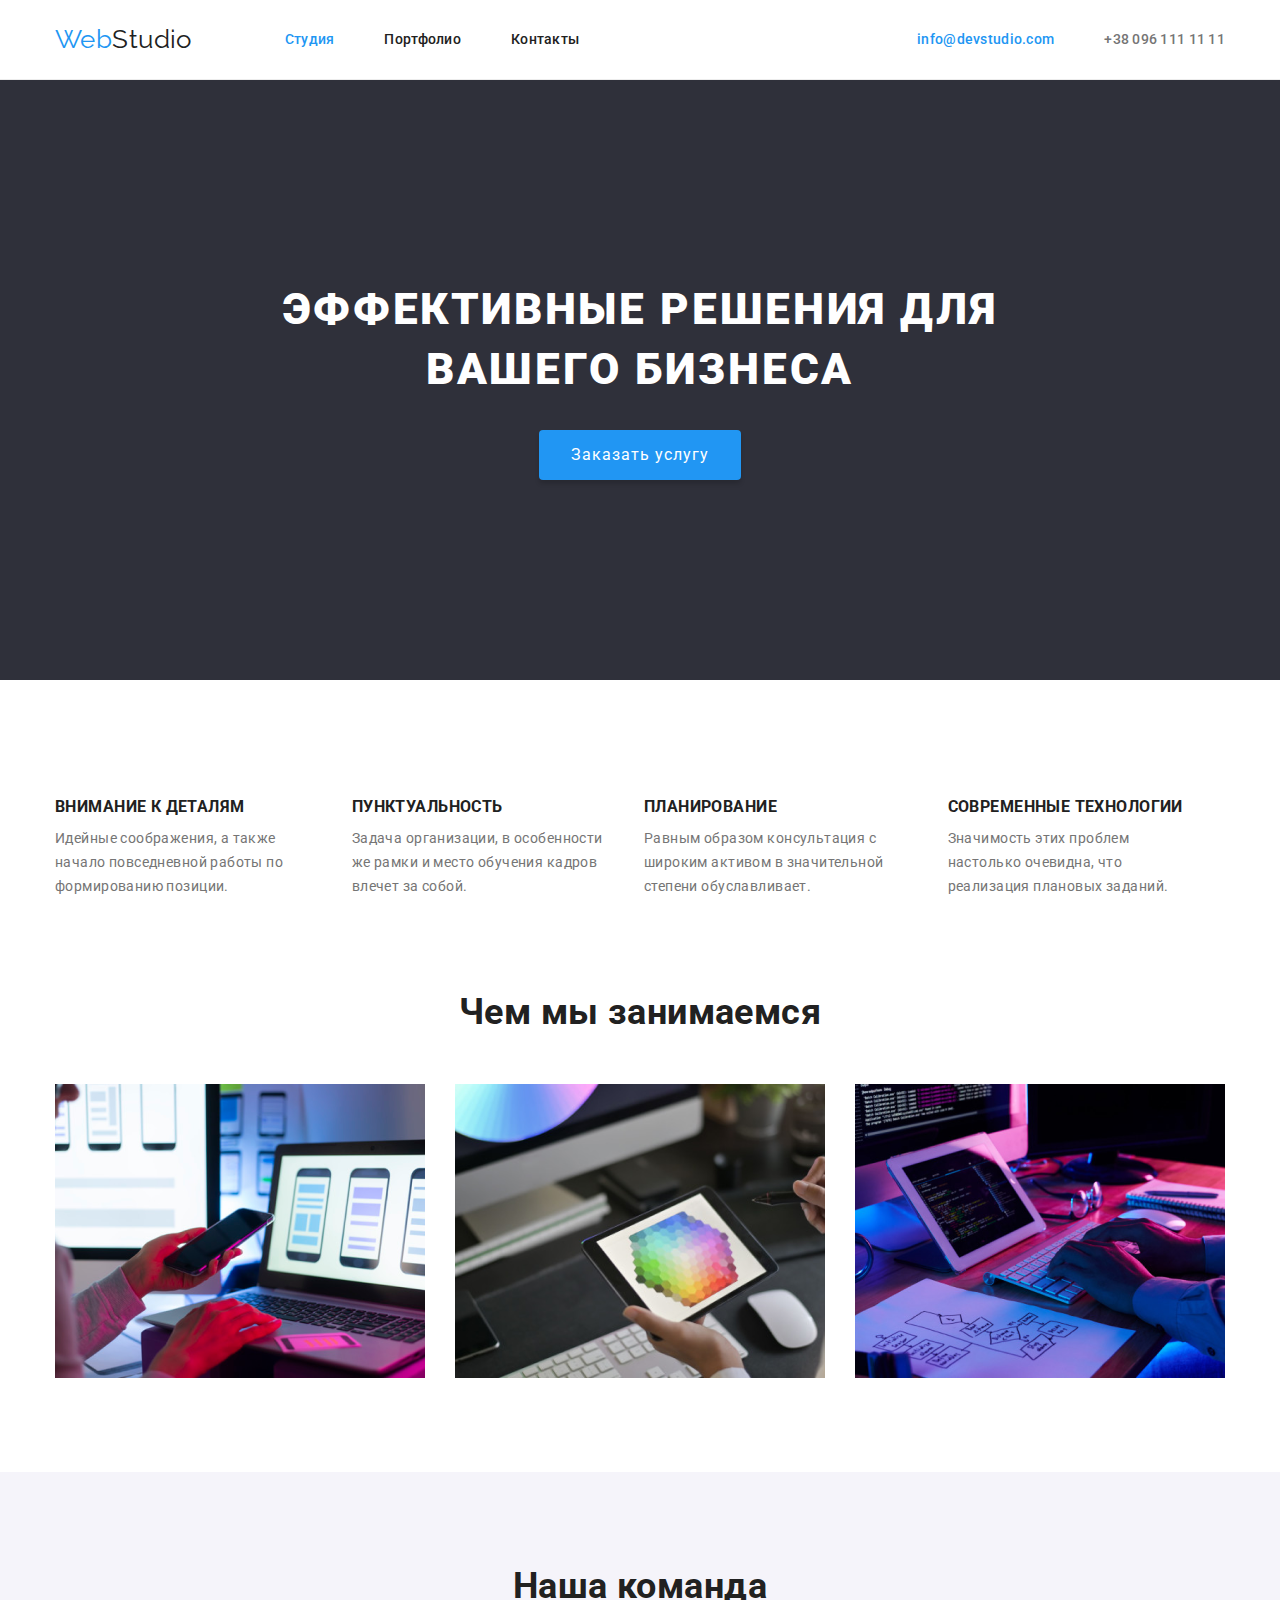
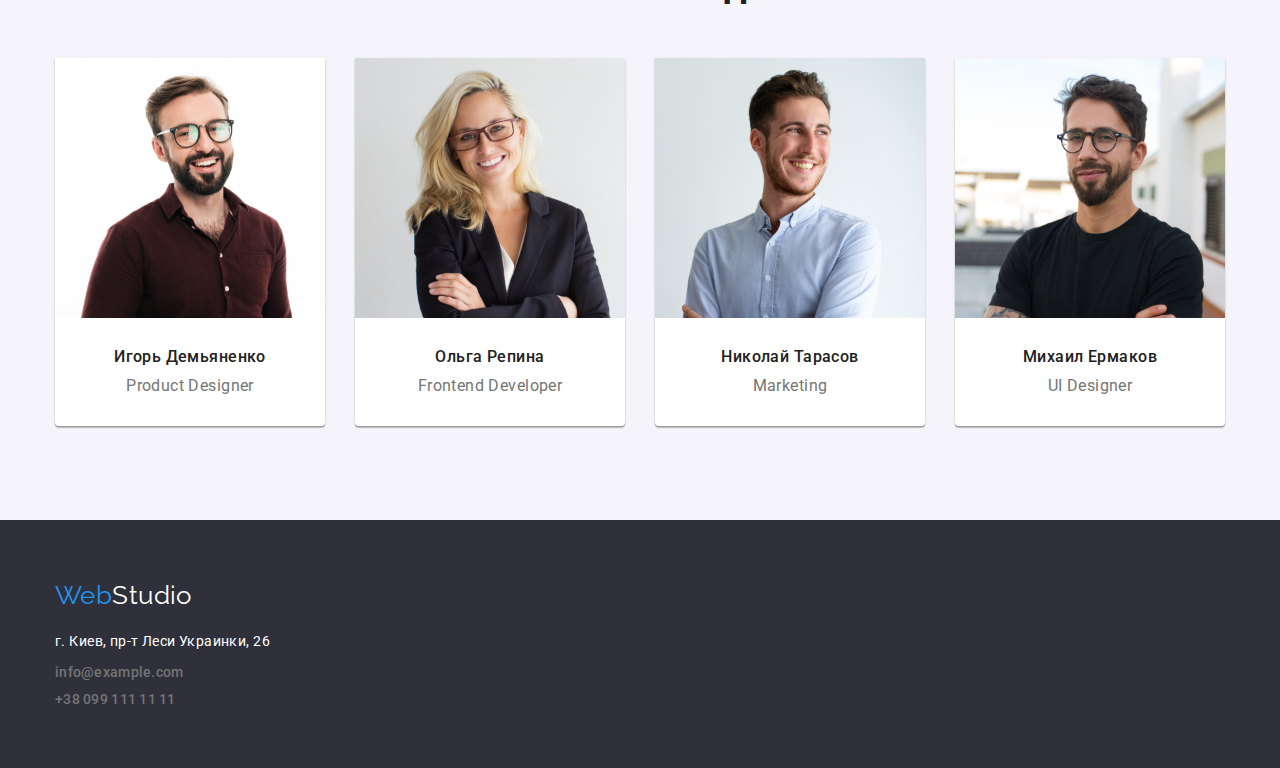
==== commit 5347d20f: "Внес правки" ====
--- a/index.html
+++ b/index.html
@@ -44,7 +44,7 @@
       </div>
     </section>
 
-    <section class="section">
+    <section class="section company">
       <div class="container">
         <!-- Скрытый заголовок -->
         <h2 class="section-title">Описание преимуществ компании</h2>
@@ -106,23 +106,31 @@
         <ul class="block-team list">
           <li class="block">
             <img src="./images/foto1.png" alt="Игорь Демьяненко" width="270" />
-            <h3 class="title-name">Игорь Демьяненко</h3>
-            <p class="section-text">Product Designer</p>
+            <div class="team-list__block">
+              <h3 class="title-name">Игорь Демьяненко</h3>
+              <p class="section-text">Product Designer</p>
+            </div>
           </li>
           <li class="block">
             <img src="./images/foto2.png" alt="Ольга Репина" width="270" />
-            <h3 class="title-name">Ольга Репина</h3>
-            <p class="section-text">Frontend Developer</p>
+            <div class="team-list__block">
+              <h3 class="title-name">Ольга Репина</h3>
+              <p class="section-text">Frontend Developer</p>
+            </div>
           </li>
           <li class="block">
             <img src="./images/foto3.png" alt="Николай Тарасов" width="270" />
-            <h3 class="title-name">Николай Тарасов</h3>
-            <p class="section-text">Marketing</p>
+            <div class="team-list__block">
+              <h3 class="title-name">Николай Тарасов</h3>
+              <p class="section-text">Marketing</p>
+            </div>
           </li>
           <li class="block">
             <img src="./images/foto4.png" alt="Михаил Ермаков" width="270" />
-            <h3 class="title-name">Михаил Ермаков</h3>
-            <p class="section-text">UI Designer</p>
+            <div class="team-list__block">
+              <h3 class="title-name">Михаил Ермаков</h3>
+              <p class="section-text">UI Designer</p>
+            </div>
           </li class="block">
         </ul>
       </div>
@@ -134,11 +142,11 @@
       <section class="footer-section"><a href="./index.html" class="logo">Web<span class="footer-logo">Studio</span></a>
         <address class="address">
           <ul class="list">
-            <li class="footer-items">
+            <li class="footer-text__items">
               <p class="footer-text">г. Киев, пр-т Леси Украинки, 26</p>
             </li>
             <li class="footer-items"><a href="" class="info">info@example.com</a></li>
-            <li><a href="" class="info">+38 099 111 11 11</a></li>
+            <li class="footer-items"><a href="" class="info">+38 099 111 11 11</a></li>
           </ul>
         </address>
       </section>
--- a/css/style.css
+++ b/css/style.css
@@ -21,6 +21,10 @@
   padding: 0;
 }
 
+img {
+  display: block;
+}
+
 body {
   font-family: 'Roboto', sans-serif;
   letter-spacing: 0.03em;
@@ -185,6 +189,10 @@
   padding: 94px 0;
 }
 
+.company.section {
+  padding-bottom: 0px;
+}
+
 .feature-list {
   display: flex;
 }
@@ -244,18 +252,6 @@
   margin-right: 30px;
 }
 
-.block img {
-  padding-bottom: 30px;
-}
-
-.block h3 {
-  padding-bottom: 10px;
-}
-
-.block p {
-  padding-bottom: 30px;
-}
-
 .block:last-child {
   margin-right: 0px;
 }
@@ -264,6 +260,10 @@
   display: flex;
 }
 
+.team-list__block {
+  padding: 30px 0px 30px 0px;
+}
+
 .title-name {
   font-weight: 500;
   font-size: 16px;
@@ -276,6 +276,7 @@
   line-height: 1.18;
   text-align: center;
   color: var(--secondary-text-color);
+  margin-top: 10px;
 }
 
 /* Footer  */
@@ -294,7 +295,7 @@
 .site-button {
   display: flex;
   justify-content: center;
-  padding-bottom: 50px;
+  margin-bottom: 50px;
 }
 
 .button-items {
@@ -333,10 +334,14 @@
 .footer-block__logo {
   margin-bottom: 20px;
 }
+.footer-text__items {
+  margin-top: 20px;
+}
 
 .footer-items {
-  margin-bottom: 10px;
-}
+  margin-top: 10px;
+}
+
 .address {
   font-style: normal;
 }
@@ -344,13 +349,18 @@
 .client-list {
   display: flex;
   flex-wrap: wrap;
-  gap: 30px 27px;
+  gap: 30px;
 }
 
 .page-block {
   background: var(--white-color);
+  text-decoration: none;
+}
+
+.portfolio-border {
   border: 1px solid #eeeeee;
-  text-decoration: none;
+  border-top: transparent;
+  padding: 20px 24px;
 }
 
 .page-title {
@@ -358,11 +368,10 @@
   line-height: 2;
   letter-spacing: 0.06em;
   color: var(--primary-text-color);
-  padding: 20px 24px 5px 24px;
+  margin-bottom: 5px;
 }
 .page-text {
   font-size: 16px;
   line-height: 1.87;
   color: var(--secondary-text-color);
-  padding: 0px 24px 20px 24px;
-}
+}
